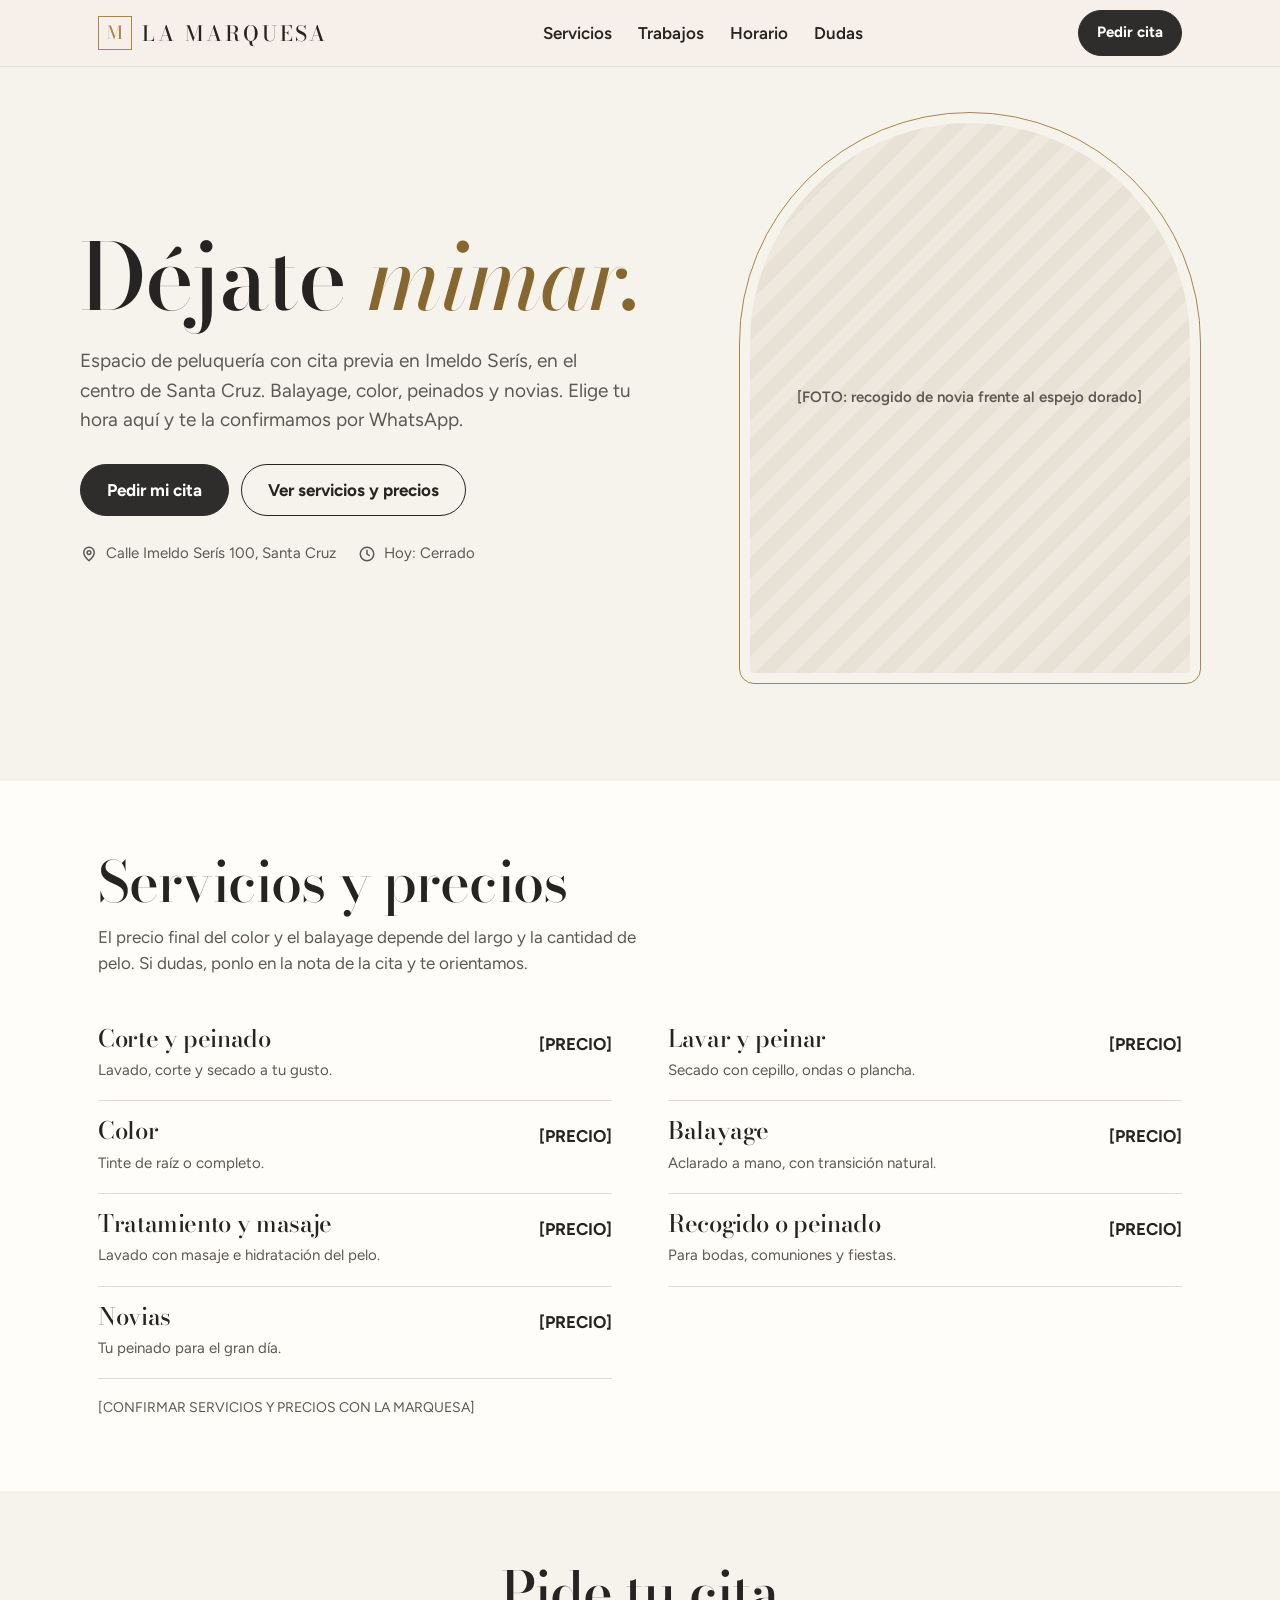
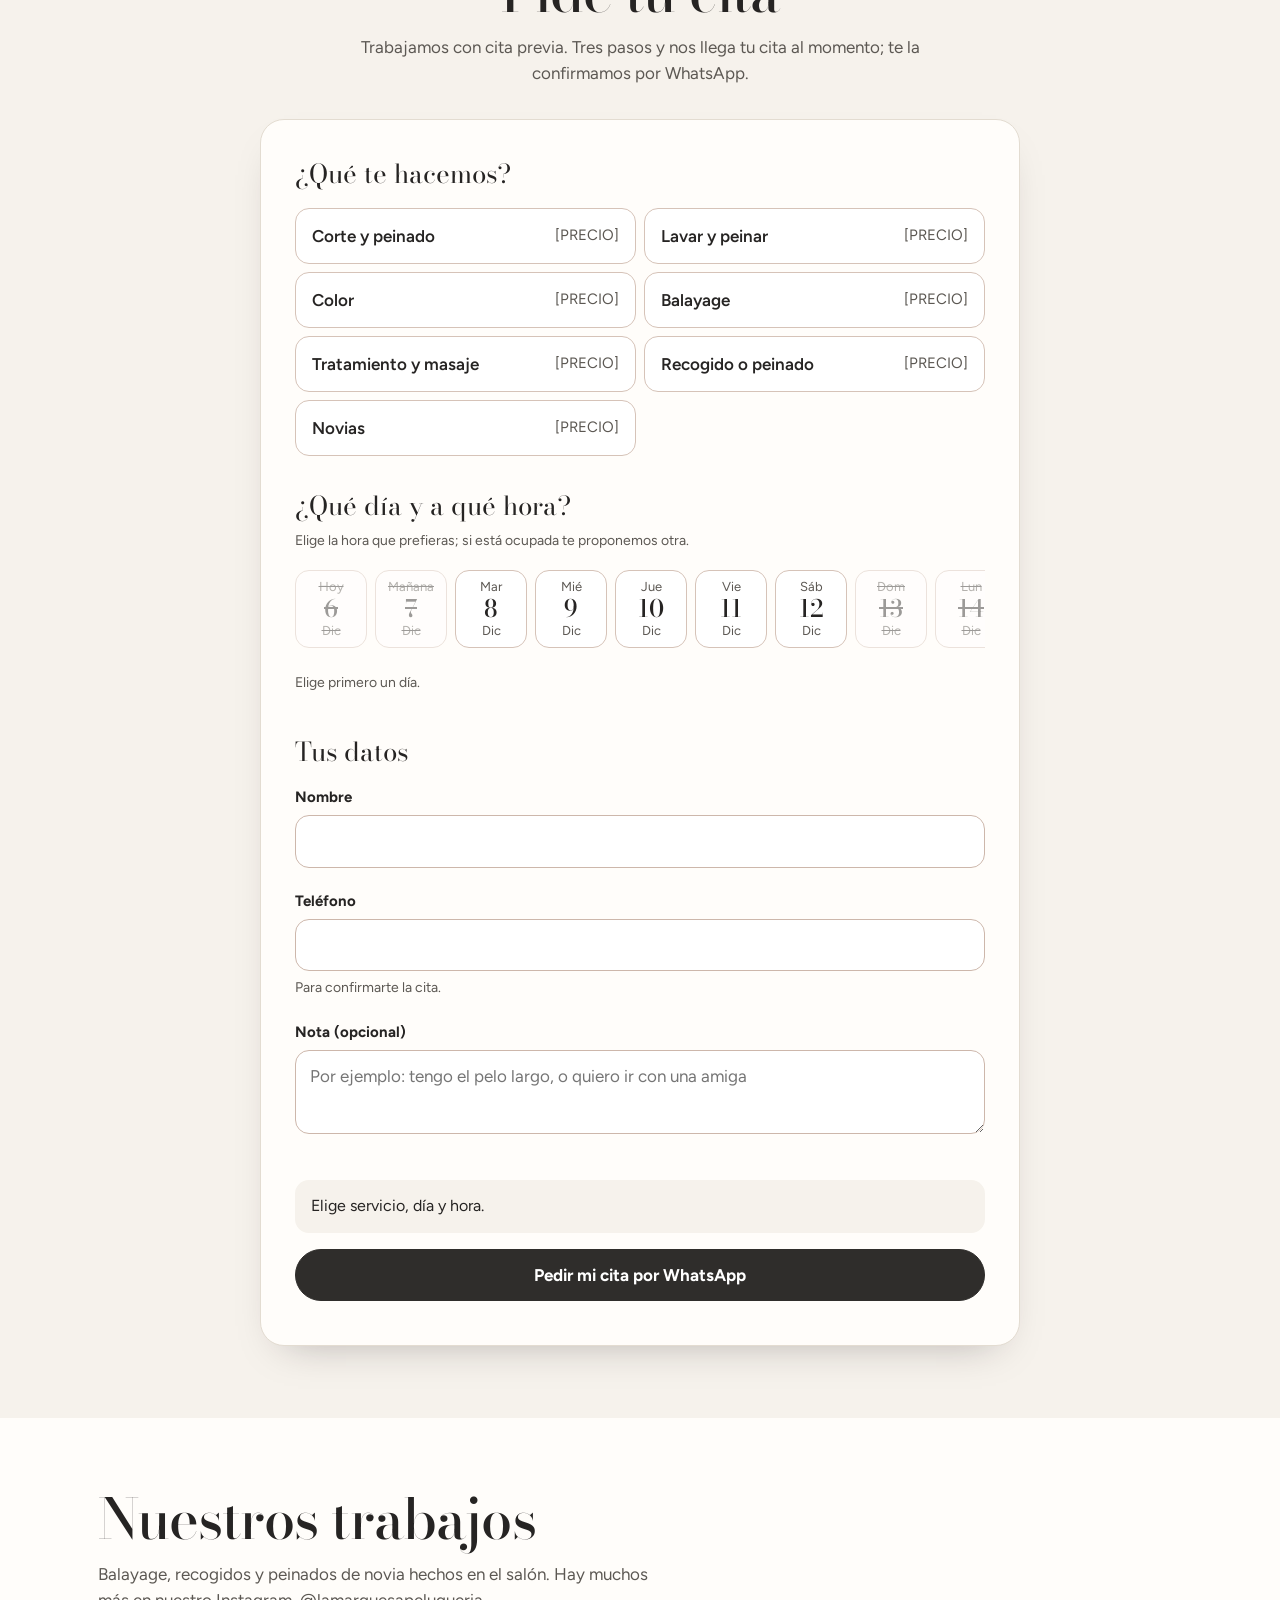
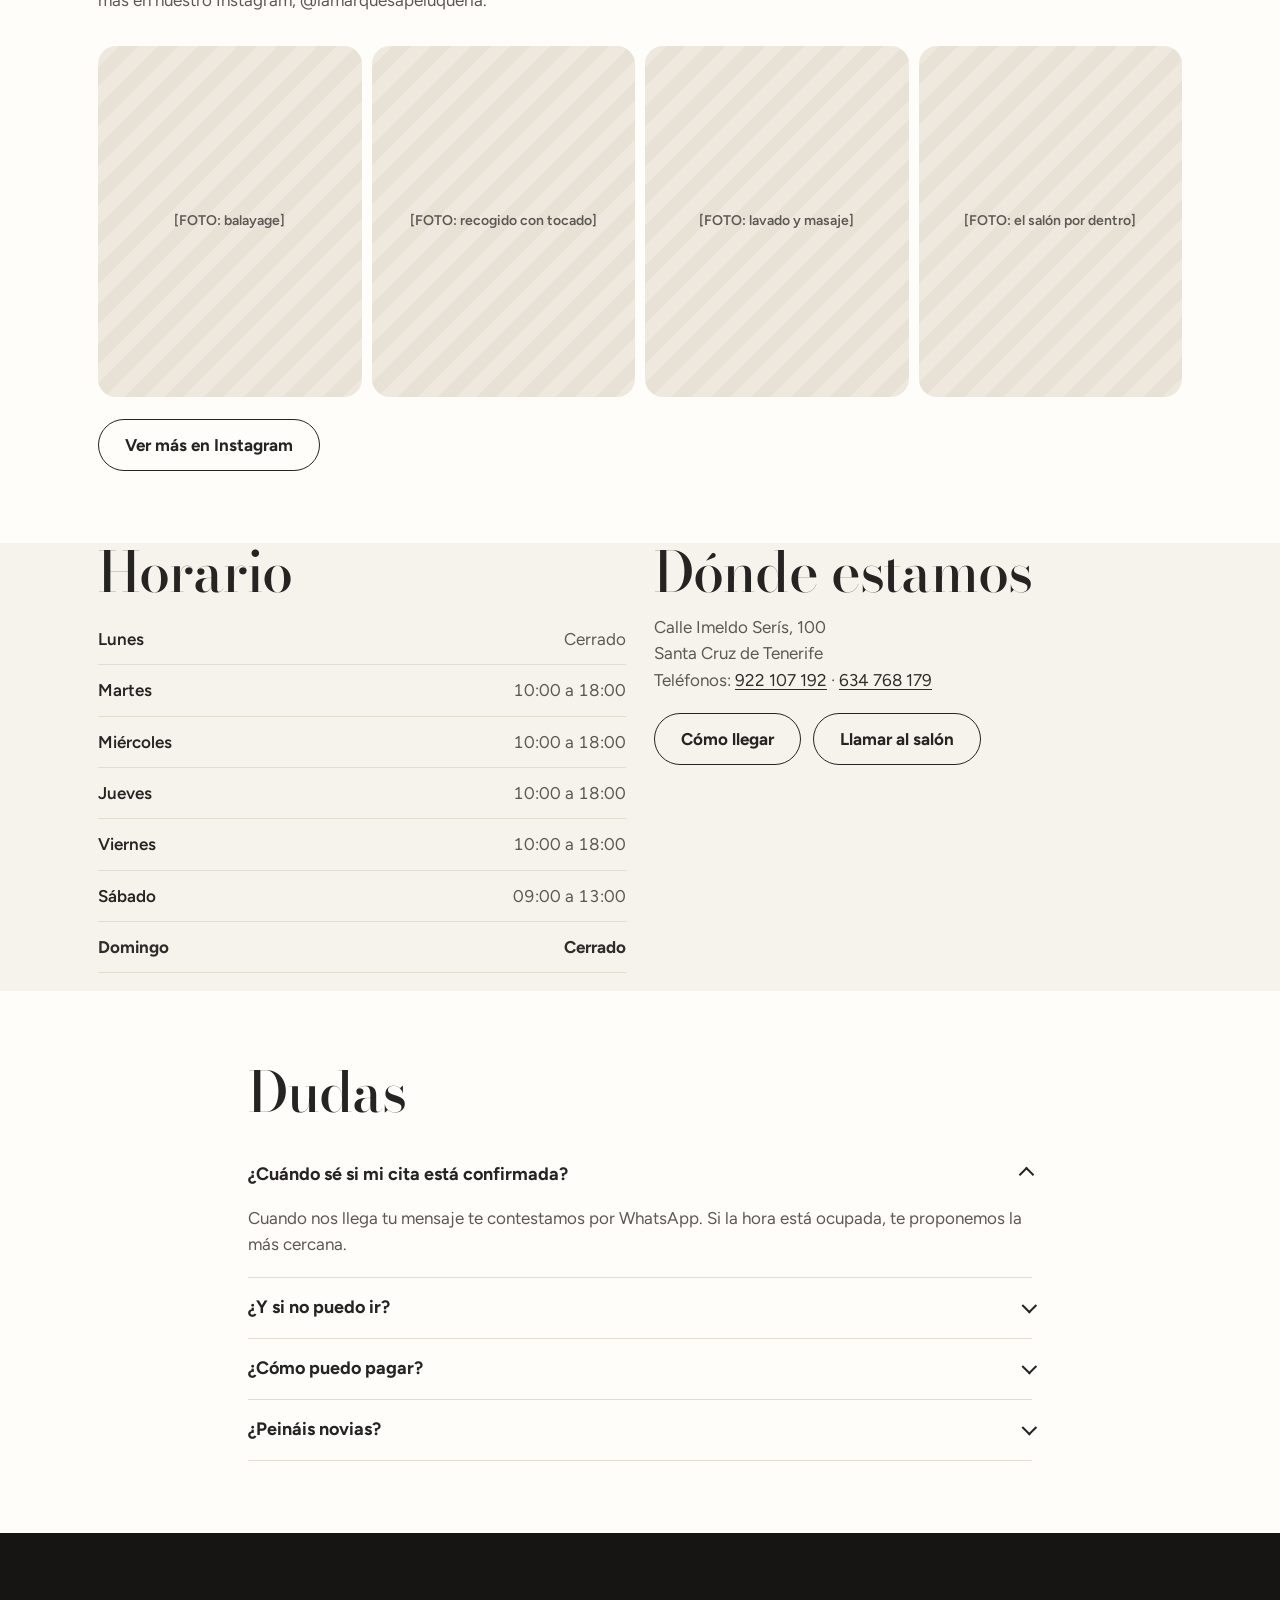
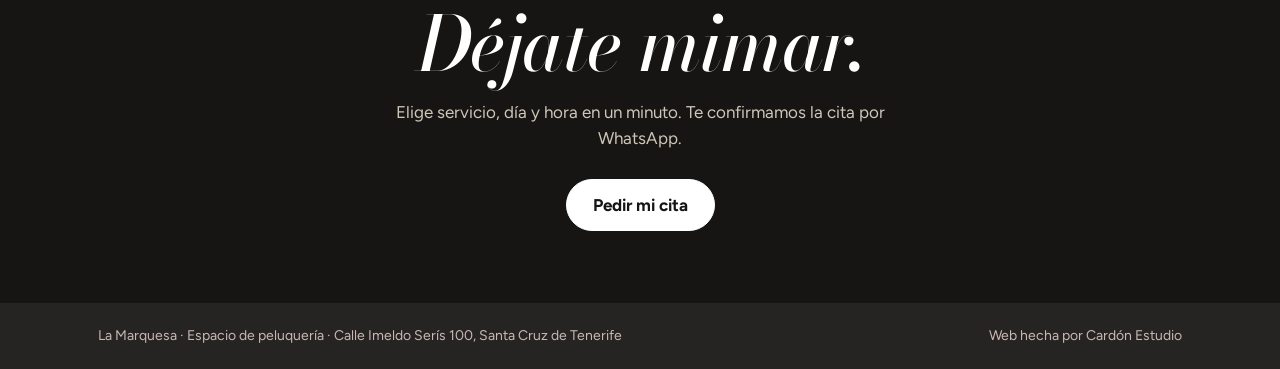
==== clientes/la-marquesa/index.html @ c1412bac "La Duquesa pasa a ser La Marquesa, con sus datos reales de Instagram Co-Authored-By: Claude Opus 5.5" ====
<!doctype html>
<html lang="es">
<head>
<meta charset="utf-8">
<meta name="viewport" content="width=device-width, initial-scale=1, viewport-fit=cover">
<title>La Marquesa · Peluquería en Santa Cruz de Tenerife · Pide cita</title>
<meta name="description" content="La Marquesa, espacio de peluquería con cita previa en Calle Imeldo Serís 100, Santa Cruz de Tenerife. Balayage, color, peinados y novias. Pide tu cita en un minuto.">
<meta name="theme-color" content="#F6F2EC">
<link rel="preconnect" href="https://fonts.googleapis.com">
<link rel="preconnect" href="https://fonts.gstatic.com" crossorigin>
<link href="https://fonts.googleapis.com/css2?family=Bodoni+Moda:ital,opsz,wght@0,6..96,500;0,6..96,700;1,6..96,500&amp;family=Figtree:wght@400;600;700&amp;display=swap" rel="stylesheet">
<style>
:root{
  --fondo:#F6F2EC; --papel:#FFFDFA; --tinta:#262423; --suave:#5C5853; --linea:#E3DCD1;
  --granate:#2F2D2B; --granate-osc:#161514; --oro:#A8864A; --rosa:#E9DFCC;
  --radio:18px; --titular:"Bodoni Moda",Georgia,serif; --texto:Figtree,system-ui,sans-serif;
}
*,*::before,*::after{box-sizing:border-box}
[hidden]{display:none!important}
html{scroll-behavior:smooth;-webkit-text-size-adjust:100%}
body{margin:0;background:var(--fondo);color:var(--tinta);font-family:var(--texto);font-size:17px;line-height:1.55}
img,svg{max-width:100%;display:block}
h1,h2,h3{font-family:var(--titular);font-weight:500;line-height:1.02;letter-spacing:-.015em;margin:0;text-wrap:balance}
p{margin:0}
a{color:var(--granate);text-underline-offset:3px}
::selection{background:var(--granate);color:#fff}
:focus-visible{outline:3px solid var(--oro);outline-offset:3px;border-radius:6px}
[id]{scroll-margin-top:80px}
button{font:inherit;color:inherit;touch-action:manipulation;cursor:pointer}
.envolver{max-width:1120px;margin:0 auto;padding:0 max(18px,env(safe-area-inset-left)) 0 max(18px,env(safe-area-inset-right))}
.saltar{position:absolute;left:-999px;top:8px;background:var(--tinta);color:#fff;padding:10px 16px;border-radius:999px;z-index:50}
.saltar:focus{left:12px}

.btn{display:inline-flex;align-items:center;justify-content:center;gap:10px;min-height:52px;padding:0 26px;border-radius:999px;border:1.5px solid var(--granate);background:var(--granate);color:#fff;font-weight:700;text-decoration:none;transition:transform .2s cubic-bezier(.16,1,.3,1),background-color .2s,color .2s,border-color .2s}
.btn:active{transform:scale(.97)}
.btn-claro{background:transparent;color:var(--tinta);border-color:var(--tinta)}
.btn[disabled]{opacity:.5;cursor:not-allowed}
@media (hover:hover) and (pointer:fine){
  .btn:hover{background:var(--granate-osc);border-color:var(--granate-osc);color:#fff}
  .btn-claro:hover{background:var(--tinta);border-color:var(--tinta)}
}

header{position:sticky;top:0;z-index:20;background:rgba(247,240,234,.96);border-bottom:1px solid var(--linea)}
.cab{display:flex;align-items:center;justify-content:space-between;gap:12px;min-height:66px}
.logo{font-family:var(--titular);font-size:21px;font-weight:500;color:var(--tinta);text-decoration:none;white-space:nowrap;letter-spacing:.14em;text-transform:uppercase;display:inline-flex;align-items:center;gap:10px}
.logo .m{display:grid;place-items:center;width:34px;height:34px;border:1.5px solid var(--oro);color:var(--oro);font-size:18px;letter-spacing:0}
.nav{display:none;gap:26px}
.nav a{color:var(--tinta);text-decoration:none;font-weight:600}
.cab .btn{min-height:46px;padding:0 18px;font-size:15px}
@media (min-width:860px){.nav{display:flex}}

/* Portada */
.portada{padding:44px 0 64px;display:grid;gap:36px}
.portada h1{font-size:clamp(46px,11.5vw,92px)}
.portada h1 em{color:#86672F}
.portada .sub{font-size:19px;color:var(--suave);max-width:29em;margin:22px 0 30px}
.acciones{display:flex;flex-wrap:wrap;gap:12px}
.datos-rapidos{display:flex;flex-wrap:wrap;gap:8px 22px;margin-top:26px;color:var(--suave);font-size:15px}
.datos-rapidos span{display:inline-flex;align-items:center;gap:8px}
.foto{position:relative;overflow:hidden;background:repeating-linear-gradient(-45deg,#EEE8DF 0 14px,#E8E1D6 14px 28px);display:grid;place-items:center;text-align:center;color:var(--suave);font-weight:600;font-size:15px;padding:20px}
.foto img{position:absolute;inset:0;width:100%;height:100%;object-fit:cover}
/* Firma: marco con arco, como el de un espejo de tocador */
.espejo{border-radius:999px 999px var(--radio) var(--radio);aspect-ratio:4/5;max-width:440px;width:100%;justify-self:center;outline:1.5px solid var(--oro);outline-offset:10px;margin:12px}
@media (min-width:860px){.portada{grid-template-columns:1.15fr .85fr;align-items:center;padding:64px 0 96px}}

section{padding:72px 0}
.titulo-sec{font-size:clamp(36px,8vw,56px);margin-bottom:14px}
.intro{color:var(--suave);max-width:34em;margin-bottom:32px}
.blanco{background:var(--papel)}

/* Servicios */
.carta{display:grid;gap:0 56px}
@media (min-width:860px){.carta{grid-template-columns:1fr 1fr}}
.servicio{display:grid;grid-template-columns:1fr auto;gap:2px 16px;padding:18px 0;border-bottom:1px solid var(--linea)}
.servicio h3{font-size:24px}
.servicio .precio{font-weight:700;font-variant-numeric:tabular-nums;white-space:nowrap;align-self:start;padding-top:4px}
.servicio p{grid-column:1/-1;color:var(--suave);font-size:15px}
.nota{font-size:14px;color:var(--suave);margin-top:18px}

/* Cita */
.cita{background:var(--papel);border:1px solid var(--linea);border-radius:24px;padding:22px 18px;max-width:760px;margin:0 auto;box-shadow:0 18px 40px -24px rgba(34,26,31,.35)}
@media (min-width:600px){.cita{padding:34px}}
.paso{border:0;padding:0;margin:0 0 30px;min-width:0}
.paso legend{font-family:var(--titular);font-size:26px;margin-bottom:14px;padding:0}
.paso legend small{display:block;font-family:var(--texto);font-size:14px;color:var(--suave);margin-top:4px}
.opciones{display:grid;gap:8px}
@media (min-width:600px){.opciones{grid-template-columns:1fr 1fr}}
.op{position:relative;display:flex;justify-content:space-between;align-items:center;gap:12px;min-height:56px;padding:12px 16px;border:1.5px solid #D6C3B8;border-radius:14px;background:#fff;cursor:pointer;font-weight:600}
.op input{position:absolute;opacity:0;pointer-events:none}
.op .p{font-weight:400;color:var(--suave);font-size:15px;white-space:nowrap}
.op:has(input:checked){border-color:var(--granate);background:#F3EEE6;box-shadow:0 0 0 1px var(--granate)}
.op:has(input:focus-visible){outline:3px solid var(--oro);outline-offset:2px}
.dias{display:flex;gap:8px;overflow-x:auto;padding:4px 2px 10px;scroll-snap-type:x mandatory;overscroll-behavior-x:contain}
.dia{flex:none;scroll-snap-align:start;width:72px;min-height:78px;border:1.5px solid #D6C3B8;border-radius:14px;background:#fff;display:grid;place-items:center;padding:8px 4px;line-height:1.2}
.dia b{font-family:var(--titular);font-size:24px;font-weight:500}
.dia span{font-size:13px;color:var(--suave);text-transform:capitalize}
.dia[aria-pressed="true"]{border-color:var(--granate);background:var(--granate);color:#fff}
.dia[aria-pressed="true"] span{color:#E9DFCC}
.dia[disabled]{opacity:.45;cursor:not-allowed;text-decoration:line-through}
.horas{display:grid;grid-template-columns:repeat(auto-fill,minmax(84px,1fr));gap:8px;margin-top:8px}
.hora{min-height:46px;border:1.5px solid #D6C3B8;border-radius:12px;background:#fff;font-weight:600;font-variant-numeric:tabular-nums}
.hora[aria-pressed="true"]{border-color:var(--granate);background:var(--granate);color:#fff}
.franja{font-size:14px;color:var(--suave);margin:14px 0 0}
.campo{display:grid;gap:6px;margin-bottom:16px}
.campo label{font-weight:700;font-size:15px}
.campo .ayuda{font-size:14px;color:var(--suave)}
.campo input,.campo textarea{font:inherit;font-size:17px;color:var(--tinta);background:#fff;border:1.5px solid #CDB7AB;border-radius:14px;min-height:50px;padding:12px 14px;width:100%}
.campo textarea{min-height:84px;resize:vertical}
.campo input:focus,.campo textarea:focus{outline:none;border-color:var(--granate);box-shadow:0 0 0 3px rgba(180,138,69,.4)}
[aria-invalid="true"]{border-color:var(--granate)!important}
.error{color:var(--granate);font-size:14px;font-weight:600}
.resumen{background:var(--fondo);border-radius:14px;padding:14px 16px;margin-bottom:16px;font-size:16px}
.resumen b{font-weight:700}
.estado{font-size:14px;color:var(--suave)}
.enviar{width:100%}

/* Confirmación: tarjeta tipo invitación */
.invitacion{text-align:center;border:1.5px solid var(--oro);border-radius:20px;padding:28px 18px;background:#fff;position:relative}
.invitacion::before{content:"";position:absolute;inset:6px;border:1px solid var(--rosa);border-radius:15px;pointer-events:none}
.invitacion h3{font-size:34px;margin:8px 0 10px}
.invitacion .cuando{font-family:var(--titular);font-size:22px;font-style:italic;color:#7A5F2E;margin-bottom:12px}
.invitacion p{color:var(--suave);max-width:28em;margin:0 auto 12px}
.mensaje-previo{white-space:pre-wrap;text-align:left;background:var(--fondo);border-radius:14px;padding:14px 16px;font-size:15px;margin:16px 0}
.botones{display:grid;gap:10px}

/* Fotos */
.galeria{display:grid;grid-template-columns:repeat(2,1fr);gap:10px}
.galeria .foto{aspect-ratio:3/4;border-radius:var(--radio);font-size:14px}
@media (min-width:860px){.galeria{grid-template-columns:repeat(4,1fr)}}

/* Dónde */
.donde{display:grid;gap:28px}
@media (min-width:860px){.donde{grid-template-columns:1fr 1fr;align-items:start}}
.horario{width:100%;border-collapse:collapse;font-variant-numeric:tabular-nums}
.horario th,.horario td{text-align:left;padding:12px 0;border-bottom:1px solid var(--linea);font-weight:400}
.horario th{font-weight:600;text-transform:capitalize}
.horario td{text-align:right;color:var(--suave)}
.horario tr.hoy th,.horario tr.hoy td{color:var(--granate);font-weight:700}

details{border-bottom:1px solid var(--linea)}
summary{list-style:none;min-height:60px;display:flex;align-items:center;justify-content:space-between;gap:16px;padding:14px 0;font-weight:700;font-size:18px;cursor:pointer}
summary::-webkit-details-marker{display:none}
summary::after{content:"";width:11px;height:11px;flex:none;border-right:2px solid currentColor;border-bottom:2px solid currentColor;transform:rotate(45deg) translateY(-4px);transition:transform .25s cubic-bezier(.16,1,.3,1)}
details[open] summary::after{transform:rotate(-135deg)}
details p{color:var(--suave);padding-bottom:20px}

.final{background:var(--granate-osc);color:#EDE6DA;text-align:center}
.final h2{color:#fff;font-style:italic;font-size:clamp(40px,9vw,76px);margin-bottom:16px}
.final p{color:#CFC6B8;max-width:30em;margin:0 auto 28px}
.final .btn{background:#fff;border-color:#fff;color:var(--granate-osc)}
footer{background:var(--tinta);color:#C9B8B4;font-size:14px;padding:22px 0 calc(22px + env(safe-area-inset-bottom))}
footer .envolver{display:flex;flex-wrap:wrap;gap:10px 22px;justify-content:space-between}

@media (prefers-reduced-motion:no-preference){
  .invitacion{animation:aparece .6s cubic-bezier(.16,1,.3,1)}
  @keyframes aparece{from{opacity:.4;transform:translateY(10px) scale(.98)}}
}
@media (prefers-reduced-motion:reduce){html{scroll-behavior:auto}}
</style>
</head>
<body>
<a class="saltar" href="#contenido">Saltar al contenido</a>

<header>
  <div class="envolver cab">
    <a class="logo" href="#inicio" aria-label="La Marquesa, ir al inicio"><span class="m" aria-hidden="true">M</span>La Marquesa</a>
    <nav class="nav" aria-label="Principal">
      <a href="#servicios">Servicios</a>
      <a href="#trabajos">Trabajos</a>
      <a href="#donde">Horario</a>
      <a href="#dudas">Dudas</a>
    </nav>
    <a class="btn" href="#cita">Pedir cita</a>
  </div>
</header>

<main id="contenido">
  <section id="inicio" class="envolver portada" style="padding-top:44px">
    <div>
      <h1>Déjate <em>mimar.</em></h1>
      <p class="sub">Espacio de peluquería con cita previa en Imeldo Serís, en el centro de Santa Cruz. Balayage, color, peinados y novias. Elige tu hora aquí y te la confirmamos por WhatsApp.</p>
      <div class="acciones">
        <a class="btn" href="#cita">Pedir mi cita</a>
        <a class="btn btn-claro" href="#servicios">Ver servicios y precios</a>
      </div>
      <div class="datos-rapidos">
        <span><svg aria-hidden="true" width="18" height="18" viewBox="0 0 24 24" fill="none" stroke="currentColor" stroke-width="2" stroke-linecap="round" stroke-linejoin="round"><path d="M12 21s-7-6.2-7-11a7 7 0 0 1 14 0c0 4.8-7 11-7 11z"/><circle cx="12" cy="10" r="2.5"/></svg>Calle Imeldo Serís 100, Santa Cruz</span>
        <span id="hoy-abre"><svg aria-hidden="true" width="18" height="18" viewBox="0 0 24 24" fill="none" stroke="currentColor" stroke-width="2" stroke-linecap="round"><circle cx="12" cy="12" r="9"/><path d="M12 7v5l3 2"/></svg><span id="hoy-texto">[HORARIO]</span></span>
      </div>
    </div>
    <div class="foto espejo" data-foto="portada">[FOTO: recogido de novia frente al espejo dorado]</div>
  </section>

  <section id="servicios" class="blanco">
    <div class="envolver">
      <h2 class="titulo-sec">Servicios y precios</h2>
      <p class="intro">El precio final del color y el balayage depende del largo y la cantidad de pelo. Si dudas, ponlo en la nota de la cita y te orientamos.</p>
      <div class="carta" id="carta"></div>
      <p class="nota">[CONFIRMAR SERVICIOS Y PRECIOS CON LA MARQUESA]</p>
    </div>
  </section>

  <section id="cita">
    <div class="envolver">
      <h2 class="titulo-sec" style="text-align:center">Pide tu cita</h2>
      <p class="intro" style="text-align:center;margin-left:auto;margin-right:auto">Trabajamos con cita previa. Tres pasos y nos llega tu cita al momento; te la confirmamos por WhatsApp.</p>

      <div class="cita">
        <form id="form-cita" novalidate>
          <fieldset class="paso" id="paso-servicio">
            <legend>¿Qué te hacemos?</legend>
            <div class="opciones" id="opciones-servicio"></div>
            <p class="error" id="e-servicio"></p>
          </fieldset>

          <fieldset class="paso">
            <legend>¿Qué día y a qué hora?<small>Elige la hora que prefieras; si está ocupada te proponemos otra.</small></legend>
            <div class="dias" id="dias" role="group" aria-label="Día"></div>
            <div id="zona-horas"><p class="franja" id="franja">Elige primero un día.</p><div class="horas" id="horas" role="group" aria-label="Hora"></div></div>
            <p class="error" id="e-cuando"></p>
          </fieldset>

          <fieldset class="paso">
            <legend>Tus datos</legend>
            <div class="campo"><label for="f-nombre">Nombre</label><input id="f-nombre" name="nombre" autocomplete="name" required><span class="error" id="e-nombre"></span></div>
            <div class="campo"><label for="f-tel">Teléfono</label><input id="f-tel" name="telefono" type="tel" inputmode="tel" autocomplete="tel" required><span class="ayuda">Para confirmarte la cita.</span><span class="error" id="e-tel"></span></div>
            <div class="campo"><label for="f-notas">Nota (opcional)</label><textarea id="f-notas" name="notas" placeholder="Por ejemplo: tengo el pelo largo, o quiero ir con una amiga"></textarea></div>
          </fieldset>

          <div class="resumen" id="resumen" aria-live="polite">Elige servicio, día y hora.</div>
          <button type="submit" class="btn enviar" id="enviar">Pedir mi cita por WhatsApp</button>
          <p class="estado" id="estado" aria-live="polite" style="margin-top:10px;text-align:center"></p>
        </form>

        <div id="listo" hidden tabindex="-1">
          <div class="invitacion">
            <svg aria-hidden="true" width="44" height="28" viewBox="0 0 44 28" style="margin:0 auto" fill="none" stroke="#B48A45" stroke-width="1.6" stroke-linejoin="round"><path d="M4 24 L7 6 L15 15 L22 3 L29 15 L37 6 L40 24 Z"/><path d="M4 24 H40"/></svg>
            <h3 id="listo-titulo">Ya casi está</h3>
            <p class="cuando" id="listo-cuando"></p>
            <p id="listo-texto"></p>
          </div>
          <div class="mensaje-previo" id="mensaje-previo"></div>
          <div class="botones">
            <a class="btn" id="reabrir" href="#" target="_blank" rel="noopener" hidden>Abrir WhatsApp otra vez</a>
            <button type="button" class="btn btn-claro" id="copiar">Copiar mi cita</button>
            <button type="button" class="btn btn-claro" id="otra">Pedir otra cita</button>
          </div>
          <p class="estado" id="estado-listo" aria-live="polite" style="margin-top:12px;text-align:center"></p>
        </div>
      </div>
    </div>
  </section>

  <section id="trabajos" class="blanco">
    <div class="envolver">
      <h2 class="titulo-sec">Nuestros trabajos</h2>
      <p class="intro">Balayage, recogidos y peinados de novia hechos en el salón. Hay muchos más en nuestro Instagram, @lamarquesapeluqueria.</p>
      <div class="galeria">
        <div class="foto" data-foto="trabajo-0">[FOTO: balayage]</div>
        <div class="foto" data-foto="trabajo-1">[FOTO: recogido con tocado]</div>
        <div class="foto" data-foto="trabajo-2">[FOTO: lavado y masaje]</div>
        <div class="foto" data-foto="trabajo-3">[FOTO: el salón por dentro]</div>
      </div>
      <p style="margin-top:22px"><a class="btn btn-claro" id="ig" href="#" target="_blank" rel="noopener">Ver más en Instagram</a></p>
    </div>
  </section>

  <section id="donde" class="envolver">
    <div class="donde">
      <div>
        <h2 class="titulo-sec">Horario</h2>
        <table class="horario" id="horario"><caption class="nota" style="caption-side:bottom;text-align:left" id="horario-nota"></caption></table>
      </div>
      <div>
        <h2 class="titulo-sec">Dónde estamos</h2>
        <p class="intro" style="margin-bottom:20px">Calle Imeldo Serís, 100<br>Santa Cruz de Tenerife<br>Teléfonos: <a href="tel:+34922107192">922 107 192</a> · <a href="tel:+34634768179">634 768 179</a></p>
        <div class="acciones">
          <a class="btn btn-claro" id="mapa" href="#" target="_blank" rel="noopener">Cómo llegar</a>
          <a class="btn btn-claro" id="llamar" href="#">Llamar al salón</a>
        </div>
      </div>
    </div>
  </section>

  <section id="dudas" class="blanco">
    <div class="envolver" style="max-width:820px">
      <h2 class="titulo-sec" style="margin-bottom:24px">Dudas</h2>
      <details open><summary>¿Cuándo sé si mi cita está confirmada?</summary><p>Cuando nos llega tu mensaje te contestamos por WhatsApp. Si la hora está ocupada, te proponemos la más cercana.</p></details>
      <details><summary>¿Y si no puedo ir?</summary><p>Escríbenos por el mismo chat para cambiarla o anularla. [POLÍTICA DE CANCELACIÓN]</p></details>
      <details><summary>¿Cómo puedo pagar?</summary><p>[FORMAS DE PAGO]</p></details>
      <details><summary>¿Peináis novias?</summary><p>Sí. Pide cita como «Novias» y cuéntanos en la nota la fecha de la boda. [CONDICIONES: PRUEBA, DESPLAZAMIENTO]</p></details>
    </div>
  </section>

  <section class="final">
    <div class="envolver">
      <h2>Déjate mimar.</h2>
      <p>Elige servicio, día y hora en un minuto. Te confirmamos la cita por WhatsApp.</p>
      <a class="btn" href="#cita">Pedir mi cita</a>
    </div>
  </section>
</main>

<footer>
  <div class="envolver">
    <span>La Marquesa · Espacio de peluquería · Calle Imeldo Serís 100, Santa Cruz de Tenerife</span>
    <span>Web hecha por Cardón Estudio</span>
  </div>
</footer>

<script>
/* =========================================================
   AJUSTES DEL SALÓN — lo único que hay que tocar
   ========================================================= */
var AJUSTES = {
  nombre: 'La Marquesa',
  whatsapp: '34634768179', // móvil del salón (634 768 179). CONFIRMAR que es el que tiene WhatsApp. Ahí llegan las citas.
  telefono: '+34922107192', // fijo del salón, para el botón Llamar
  correoCitas: '',         // [CORREO] opcional: cada cita le llega también por correo AUTOMÁTICAMENTE (FormSubmit).
  instagram: 'lamarquesapeluqueria',
  mapa: 'https://www.google.com/maps/search/?api=1&query=Calle+Imeldo+Ser%C3%ADs+100,+Santa+Cruz+de+Tenerife',
  diasVista: 21,           // cuántos días se pueden elegir
  intervalo: 30,           // minutos entre horas
  // Horario de su Instagram. 0 = domingo ... 6 = sábado. Cada día: tramos [abre, cierra]. null = cerrado.
  horarioConfirmado: true,
  horario: {
    0: null,
    1: null,
    2: [['10:00','18:00']],
    3: [['10:00','18:00']],
    4: [['10:00','18:00']],
    5: [['10:00','18:00']],
    6: [['09:00','13:00']]
  },
  fotos: { 'portada':'', 'trabajo-0':'', 'trabajo-1':'', 'trabajo-2':'', 'trabajo-3':'' }
};
// Servicios: precio '' = se muestra [PRECIO]
var SERVICIOS = [
  { id:'corte',    nombre:'Corte y peinado',      desc:'Lavado, corte y secado a tu gusto.',          precio:'' },
  { id:'peinado',  nombre:'Lavar y peinar',       desc:'Secado con cepillo, ondas o plancha.',         precio:'' },
  { id:'color',    nombre:'Color',                desc:'Tinte de raíz o completo.',                    precio:'' },
  { id:'balayage', nombre:'Balayage',             desc:'Aclarado a mano, con transición natural.',     precio:'' },
  { id:'trat',     nombre:'Tratamiento y masaje', desc:'Lavado con masaje e hidratación del pelo.',    precio:'' },
  { id:'evento',   nombre:'Recogido o peinado',   desc:'Para bodas, comuniones y fiestas.',            precio:'' },
  { id:'novias',   nombre:'Novias',               desc:'Tu peinado para el gran día.',                 precio:'' }
];

/* ========================================================= */
(function(){
  var $ = function(id){ return document.getElementById(id); };
  var DIAS = ['domingo','lunes','martes','miércoles','jueves','viernes','sábado'];
  var fmtDia = new Intl.DateTimeFormat('es-ES',{ weekday:'long', day:'numeric', month:'long' });
  var fmtCorto = new Intl.DateTimeFormat('es-ES',{ weekday:'short' });
  var fmtMes = new Intl.DateTimeFormat('es-ES',{ month:'short' });
  var precioTxt = function(s){ return s.precio ? s.precio : '[PRECIO]'; };
  var aMin = function(h){ var p=h.split(':'); return +p[0]*60 + +p[1]; };
  var aHora = function(m){ return String(Math.floor(m/60)).padStart(2,'0')+':'+String(m%60).padStart(2,'0'); };

  // Fotos
  document.querySelectorAll('[data-foto]').forEach(function(el){
    var src = AJUSTES.fotos[el.dataset.foto]; if (!src) return;
    var img = new Image(); img.alt = 'Trabajo de la peluquería La Marquesa'; img.decoding='async';
    if (el.dataset.foto==='portada') img.fetchPriority='high'; else img.loading='lazy';
    img.src = src; el.textContent=''; el.appendChild(img);
  });
  // Enlaces opcionales
  function enlace(id, url){ var a=$(id); if (url) a.href=url; else a.hidden=true; }
  enlace('ig', AJUSTES.instagram ? 'https://www.instagram.com/'+AJUSTES.instagram+'/' : '');
  enlace('mapa', AJUSTES.mapa);
  enlace('llamar', AJUSTES.telefono ? 'tel:'+AJUSTES.telefono.replace(/[^\d+]/g,'') : '');
  if (!AJUSTES.whatsapp) $('enviar').textContent = 'Pedir mi cita';

  // Carta de servicios y opciones
  $('carta').innerHTML = SERVICIOS.map(function(s){
    return '<div class="servicio"><h3>'+s.nombre+'</h3><span class="precio">'+precioTxt(s)+'</span><p>'+s.desc+'</p></div>';
  }).join('');
  $('opciones-servicio').innerHTML = SERVICIOS.map(function(s){
    return '<label class="op"><input type="radio" name="servicio" value="'+s.id+'"><span>'+s.nombre+'</span><span class="p">'+precioTxt(s)+'</span></label>';
  }).join('');

  // Horario
  var tramosTxt = function(t){ return t ? t.map(function(x){ return x[0]+' a '+x[1]; }).join(' y ') : 'Cerrado'; };
  var hoyN = new Date().getDay();
  $('horario').insertAdjacentHTML('beforeend', '<tbody>'+[1,2,3,4,5,6,0].map(function(d){
    return '<tr'+(d===hoyN?' class="hoy"':'')+'><th scope="row">'+DIAS[d]+'</th><td>'+tramosTxt(AJUSTES.horario[d])+'</td></tr>';
  }).join('')+'</tbody>');
  $('horario-nota').textContent = AJUSTES.horarioConfirmado ? '' : '[HORARIO DE EJEMPLO: CONFIRMAR CON EL SALÓN]';
  $('hoy-texto').textContent = AJUSTES.horarioConfirmado ? 'Hoy: '+tramosTxt(AJUSTES.horario[hoyN]) : '[HORARIO]';

  // Días y horas
  var eleccion = { servicio:null, fecha:null, hora:null };
  function huecos(fecha){
    var t = AJUSTES.horario[fecha.getDay()]; if (!t) return [];
    var ahora = new Date(), esHoy = fecha.toDateString()===ahora.toDateString();
    var minAhora = ahora.getHours()*60 + ahora.getMinutes() + 60; // al menos 1 h de margen
    var out = [];
    t.forEach(function(tr){ for (var m=aMin(tr[0]); m + AJUSTES.intervalo <= aMin(tr[1]); m += AJUSTES.intervalo){ if (!esHoy || m >= minAhora) out.push(aHora(m)); } });
    return out;
  }
  var fechas = [];
  for (var i=0;i<AJUSTES.diasVista;i++){ var d=new Date(); d.setHours(0,0,0,0); d.setDate(d.getDate()+i); fechas.push(d); }
  $('dias').innerHTML = fechas.map(function(d,i){
    var libre = huecos(d).length>0;
    var etiqueta = i===0 ? 'hoy' : i===1 ? 'mañana' : fmtCorto.format(d).replace('.','');
    return '<button type="button" class="dia" data-i="'+i+'" aria-pressed="false"'+(libre?'':' disabled')+' aria-label="'+fmtDia.format(d)+(libre?'':', cerrado')+'"><span>'+etiqueta+'</span><b>'+d.getDate()+'</b><span>'+fmtMes.format(d).replace('.','')+'</span></button>';
  }).join('');

  function pintarHoras(){
    var h = huecos(eleccion.fecha);
    $('franja').textContent = 'Horas libres el '+fmtDia.format(eleccion.fecha)+':';
    $('horas').innerHTML = h.map(function(x){ return '<button type="button" class="hora" aria-pressed="'+(x===eleccion.hora)+'">'+x+'</button>'; }).join('');
  }
  $('dias').addEventListener('click', function(e){
    var b = e.target.closest('.dia'); if (!b || b.disabled) return;
    eleccion.fecha = fechas[+b.dataset.i]; eleccion.hora = null;
    this.querySelectorAll('.dia').forEach(function(x){ x.setAttribute('aria-pressed', x===b); });
    pintarHoras(); resumir(); $('e-cuando').textContent='';
  });
  $('horas').addEventListener('click', function(e){
    var b = e.target.closest('.hora'); if (!b) return;
    eleccion.hora = b.textContent;
    this.querySelectorAll('.hora').forEach(function(x){ x.setAttribute('aria-pressed', x===b); });
    resumir(); $('e-cuando').textContent='';
  });
  $('opciones-servicio').addEventListener('change', function(e){
    eleccion.servicio = SERVICIOS.filter(function(s){ return s.id===e.target.value; })[0];
    $('e-servicio').textContent=''; resumir();
  });
  function cuandoTxt(){ return fmtDia.format(eleccion.fecha)+' a las '+eleccion.hora; }
  function resumir(){
    $('estado').textContent = '';
    var partes = [];
    if (eleccion.servicio) partes.push('<b>'+eleccion.servicio.nombre+'</b>');
    if (eleccion.fecha) partes.push(fmtDia.format(eleccion.fecha));
    if (eleccion.hora) partes.push('a las <b>'+eleccion.hora+'</b>');
    $('resumen').innerHTML = partes.length ? 'Tu cita: '+partes.join(', ') : 'Elige servicio, día y hora.';
  }

  // Validación
  function marcar(inp, err, msg){ inp.setAttribute('aria-invalid', !!msg); $(err).textContent = msg||''; if (msg) inp.setAttribute('aria-describedby',err); }
  function validar(){
    var primero = null, f = $('form-cita');
    if (!eleccion.servicio){ $('e-servicio').textContent='Elige qué te hacemos.'; primero = primero || f.querySelector('input[name="servicio"]'); }
    if (!eleccion.fecha || !eleccion.hora){ $('e-cuando').textContent = eleccion.fecha ? 'Elige una hora.' : 'Elige un día y una hora.'; primero = primero || (eleccion.fecha ? $('horas').querySelector('button') : $('dias').querySelector('.dia:not([disabled])')); }
    var n = f.nombre.value.trim(), t = f.telefono.value.replace(/\D/g,'');
    marcar(f.nombre,'e-nombre', n.length<2 ? 'Escribe tu nombre para saber quién viene.' : '');
    if (n.length<2) primero = primero || f.nombre;
    marcar(f.telefono,'e-tel', t.length<9 ? 'Escribe un teléfono de al menos 9 números para confirmarte.' : '');
    if (t.length<9) primero = primero || f.telefono;
    if (primero) primero.focus();
    return !primero;
  }
  ['nombre','telefono'].forEach(function(n){ $('form-cita')[n].addEventListener('input', function(){ if (this.getAttribute('aria-invalid')==='true') marcar(this, n==='nombre'?'e-nombre':'e-tel', ''); }); });

  function mensaje(d){
    return ['Hola '+AJUSTES.nombre+', quiero pedir cita.','',
      'Servicio: '+eleccion.servicio.nombre,
      'Día: '+cuandoTxt(),
      'Nombre: '+d.nombre,
      'Teléfono: '+d.telefono,
      d.notas ? 'Nota: '+d.notas : null,'',
      '(Cita pedida desde la web)'].filter(function(x){ return x!==null; }).join('\n');
  }
  function copiaDirecta(texto){
    var ta=document.createElement('textarea'); ta.value=texto; ta.setAttribute('readonly',''); ta.style.position='fixed'; ta.style.opacity='0';
    document.body.appendChild(ta); ta.select(); var ok=false; try{ ok=document.execCommand('copy'); }catch(e){} ta.remove(); return ok;
  }
  function copiar(texto){
    if (navigator.clipboard && window.isSecureContext) return navigator.clipboard.writeText(texto).then(function(){return true;},function(){return copiaDirecta(texto);});
    return Promise.resolve(copiaDirecta(texto));
  }
  function avisarCorreo(d, texto){
    if (!AJUSTES.correoCitas) return Promise.resolve(null);
    return fetch('https://formsubmit.co/ajax/'+encodeURIComponent(AJUSTES.correoCitas),{
      method:'POST', headers:{'Content-Type':'application/json','Accept':'application/json'},
      body: JSON.stringify({ _subject:'Nueva cita: '+eleccion.servicio.nombre+' · '+cuandoTxt(), _template:'box', _captcha:'false',
        Servicio:eleccion.servicio.nombre, Dia:cuandoTxt(), Nombre:d.nombre, Telefono:d.telefono, Nota:d.notas||'-', Mensaje:texto })
    }).then(function(r){ return r.ok; }).catch(function(){ return false; });
  }

  var ultimo = '';
  $('form-cita').addEventListener('submit', function(e){
    e.preventDefault();
    if (!validar()){ $('estado').textContent='Te falta algo: revisa lo marcado.'; return; }
    $('estado').textContent='';
    var f=this, d={ nombre:f.nombre.value.trim(), telefono:f.telefono.value.trim(), notas:f.notas.value.trim() };
    var texto = mensaje(d); ultimo = texto;
    var btn=$('enviar'); btn.disabled=true; btn.textContent='Preparando tu cita…';
    var url = AJUSTES.whatsapp ? 'https://wa.me/'+AJUSTES.whatsapp.replace(/\D/g,'')+'?text='+encodeURIComponent(texto) : '';
    var ventana = null;
    if (url){ ventana = window.open(url,'_blank'); if (ventana){ try{ ventana.opener=null; }catch(err){} } }
    avisarCorreo(d, texto).then(function(correo){
      $('listo-cuando').textContent = eleccion.servicio.nombre+' · '+cuandoTxt();
      $('mensaje-previo').textContent = texto;
      if (url){
        $('listo-titulo').textContent = 'Ya casi: da a enviar';
        $('listo-texto').textContent = 'Se ha abierto WhatsApp con tu cita ya escrita. Pulsa enviar y te la confirmamos.';
        $('reabrir').href = url; $('reabrir').hidden = false;
      } else if (correo === true){
        $('listo-titulo').textContent = 'Cita pedida';
        $('listo-texto').textContent = 'Ya nos ha llegado. Te escribimos al '+d.telefono+' para confirmártela.';
      } else {
        $('listo-titulo').textContent = 'Tu cita está preparada';
        $('listo-texto').textContent = '[FALTA EL WHATSAPP DEL SALÓN]. Mientras tanto, copia el mensaje y envíalo al salón.';
      }
      $('estado-listo').textContent = (url && correo===true ? 'Además, la cita ya ha llegado al salón por correo. ' : '') + (url && !ventana ? 'Tu navegador no abrió WhatsApp solo: usa el botón de arriba.' : '');
      $('form-cita').hidden = true; $('listo').hidden = false; $('listo').focus();
      btn.disabled=false; btn.textContent = AJUSTES.whatsapp ? 'Pedir mi cita por WhatsApp' : 'Pedir mi cita';
    });
  });
  $('copiar').addEventListener('click', function(){
    copiar(ultimo).then(function(ok){ $('estado-listo').textContent = ok ? 'Cita copiada. Ya puedes pegarla en el chat.' : 'No se pudo copiar: mantén pulsado el texto para copiarlo.'; });
  });
  $('otra').addEventListener('click', function(){
    var f=$('form-cita'); f.reset(); eleccion={servicio:null,fecha:null,hora:null};
    $('dias').querySelectorAll('.dia').forEach(function(x){ x.setAttribute('aria-pressed','false'); });
    $('horas').innerHTML=''; $('franja').textContent='Elige primero un día.'; resumir();
    $('listo').hidden=true; f.hidden=false; f.querySelector('input[name="servicio"]').focus();
  });
})();
</script>
</body>
</html>
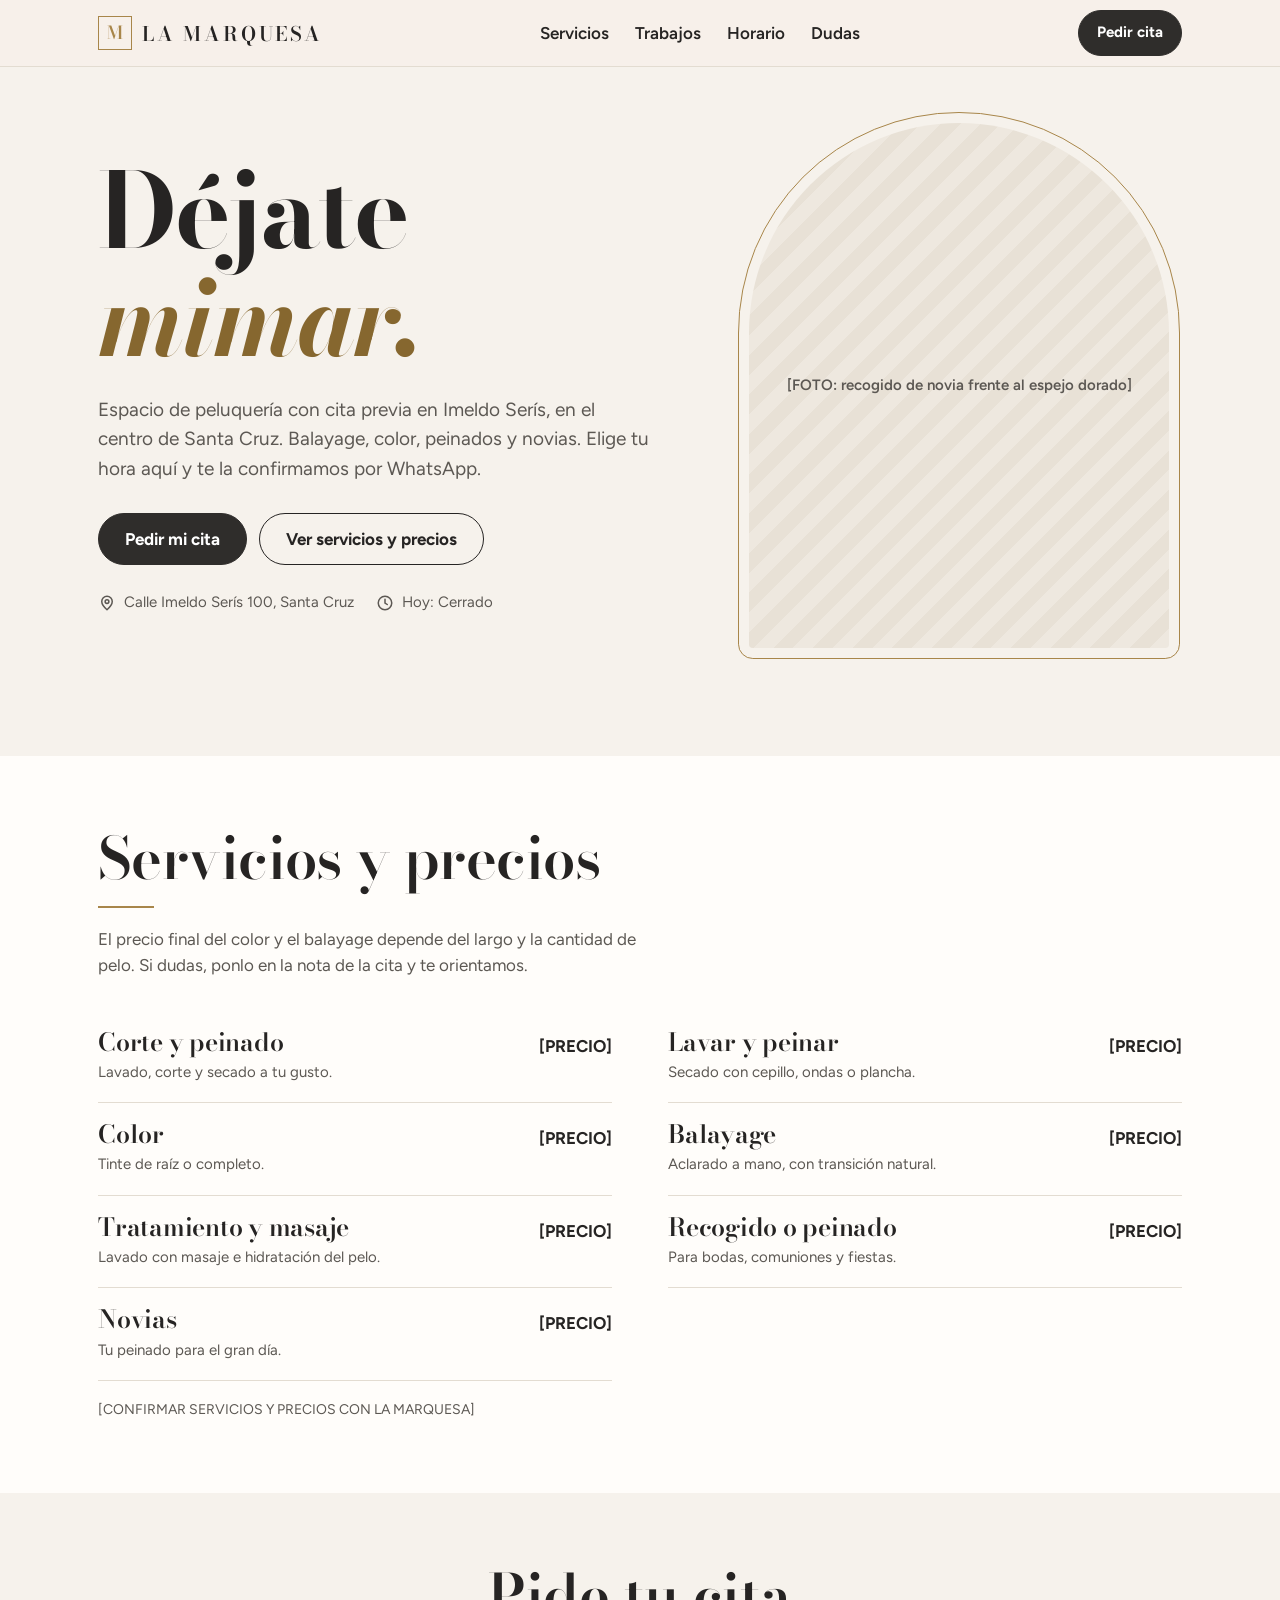
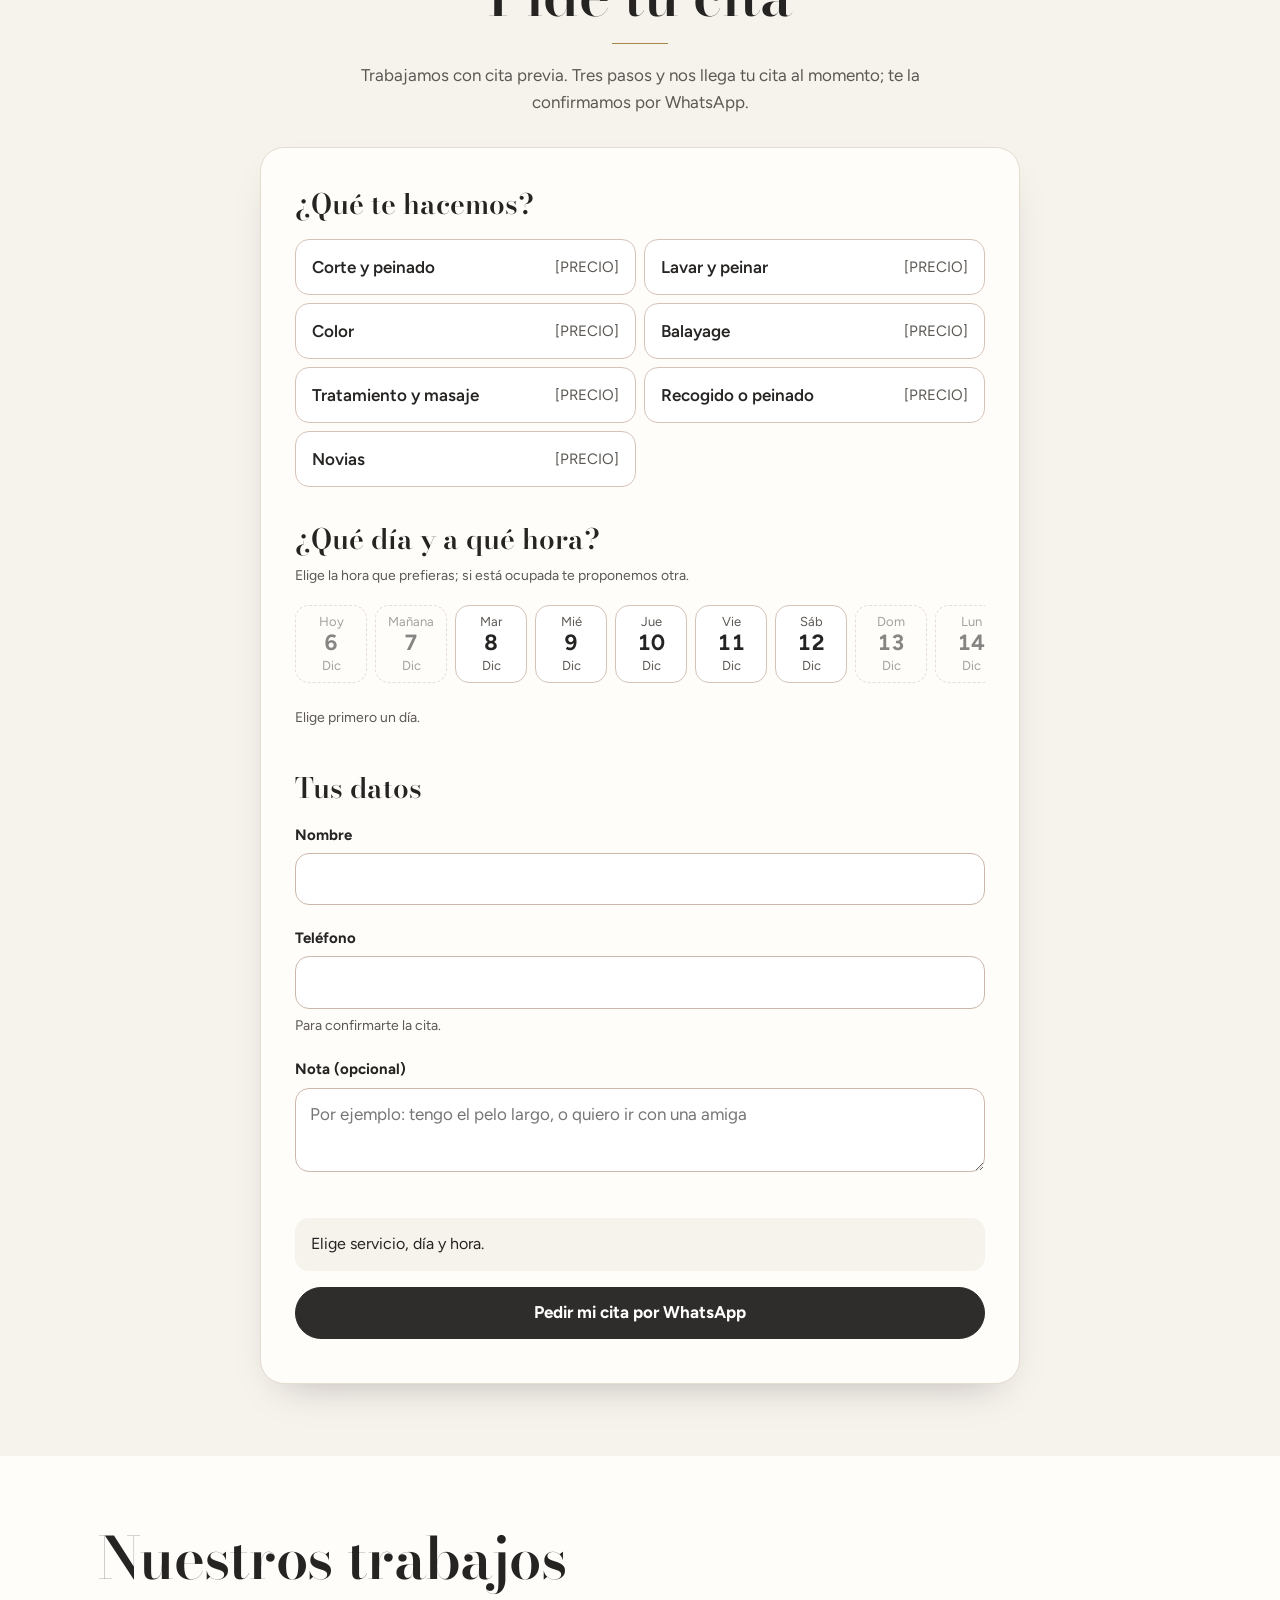
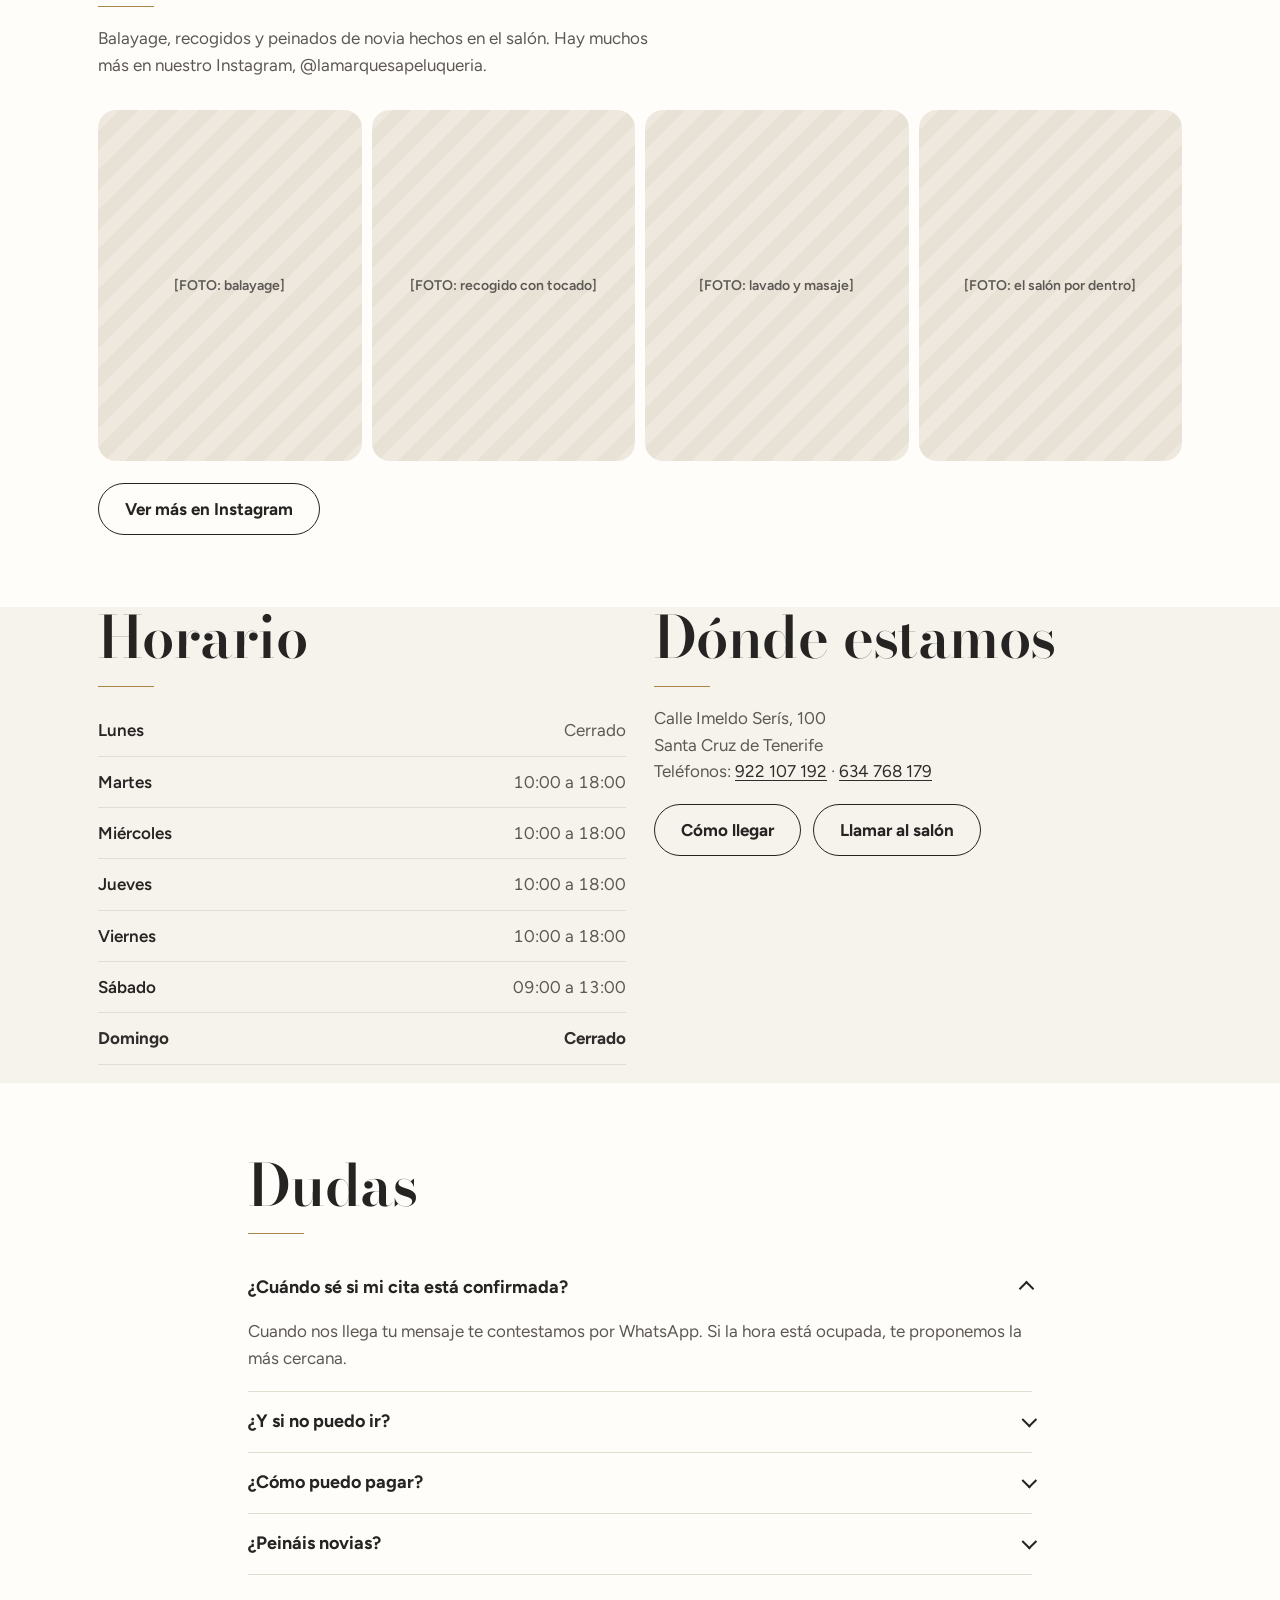
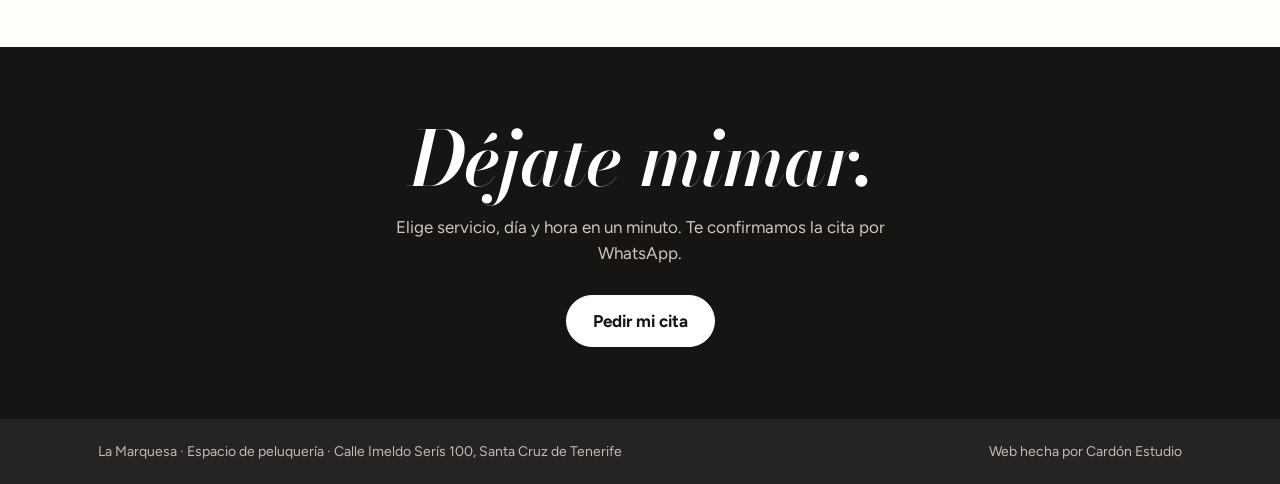
==== commit 970d6665: "La Marquesa: márgenes en móvil, titulares más legibles y detalles en dorado Co-Authored-By: Claude O" ====
--- a/clientes/la-marquesa/index.html
+++ b/clientes/la-marquesa/index.html
@@ -8,7 +8,7 @@
 <meta name="theme-color" content="#F6F2EC">
 <link rel="preconnect" href="https://fonts.googleapis.com">
 <link rel="preconnect" href="https://fonts.gstatic.com" crossorigin>
-<link href="https://fonts.googleapis.com/css2?family=Bodoni+Moda:ital,opsz,wght@0,6..96,500;0,6..96,700;1,6..96,500&amp;family=Figtree:wght@400;600;700&amp;display=swap" rel="stylesheet">
+<link href="https://fonts.googleapis.com/css2?family=Bodoni+Moda:ital,opsz,wght@0,6..96,600;0,6..96,700;1,6..96,600&amp;family=Figtree:wght@400;600;700&amp;display=swap" rel="stylesheet">
 <style>
 :root{
   --fondo:#F6F2EC; --papel:#FFFDFA; --tinta:#262423; --suave:#5C5853; --linea:#E3DCD1;
@@ -20,7 +20,7 @@
 html{scroll-behavior:smooth;-webkit-text-size-adjust:100%}
 body{margin:0;background:var(--fondo);color:var(--tinta);font-family:var(--texto);font-size:17px;line-height:1.55}
 img,svg{max-width:100%;display:block}
-h1,h2,h3{font-family:var(--titular);font-weight:500;line-height:1.02;letter-spacing:-.015em;margin:0;text-wrap:balance}
+h1,h2,h3{font-family:var(--titular);font-weight:600;line-height:1.04;letter-spacing:-.01em;margin:0;text-wrap:balance}
 p{margin:0}
 a{color:var(--granate);text-underline-offset:3px}
 ::selection{background:var(--granate);color:#fff}
@@ -42,7 +42,7 @@
 
 header{position:sticky;top:0;z-index:20;background:rgba(247,240,234,.96);border-bottom:1px solid var(--linea)}
 .cab{display:flex;align-items:center;justify-content:space-between;gap:12px;min-height:66px}
-.logo{font-family:var(--titular);font-size:21px;font-weight:500;color:var(--tinta);text-decoration:none;white-space:nowrap;letter-spacing:.14em;text-transform:uppercase;display:inline-flex;align-items:center;gap:10px}
+.logo{font-family:var(--titular);font-size:20px;font-weight:600;color:var(--tinta);text-decoration:none;white-space:nowrap;letter-spacing:.14em;text-transform:uppercase;display:inline-flex;align-items:center;gap:10px}
 .logo .m{display:grid;place-items:center;width:34px;height:34px;border:1.5px solid var(--oro);color:var(--oro);font-size:18px;letter-spacing:0}
 .nav{display:none;gap:26px}
 .nav a{color:var(--tinta);text-decoration:none;font-weight:600}
@@ -51,7 +51,7 @@
 
 /* Portada */
 .portada{padding:44px 0 64px;display:grid;gap:36px}
-.portada h1{font-size:clamp(46px,11.5vw,92px)}
+.portada h1{font-size:clamp(58px,15vw,104px);font-weight:700;letter-spacing:-.02em}
 .portada h1 em{color:#86672F}
 .portada .sub{font-size:19px;color:var(--suave);max-width:29em;margin:22px 0 30px}
 .acciones{display:flex;flex-wrap:wrap;gap:12px}
@@ -60,11 +60,14 @@
 .foto{position:relative;overflow:hidden;background:repeating-linear-gradient(-45deg,#EEE8DF 0 14px,#E8E1D6 14px 28px);display:grid;place-items:center;text-align:center;color:var(--suave);font-weight:600;font-size:15px;padding:20px}
 .foto img{position:absolute;inset:0;width:100%;height:100%;object-fit:cover}
 /* Firma: marco con arco, como el de un espejo de tocador */
-.espejo{border-radius:999px 999px var(--radio) var(--radio);aspect-ratio:4/5;max-width:440px;width:100%;justify-self:center;outline:1.5px solid var(--oro);outline-offset:10px;margin:12px}
+.espejo{border-radius:999px 999px var(--radio) var(--radio);aspect-ratio:4/5;max-width:420px;width:calc(100% - 24px);justify-self:center;outline:1.5px solid var(--oro);outline-offset:10px;margin:12px}
 @media (min-width:860px){.portada{grid-template-columns:1.15fr .85fr;align-items:center;padding:64px 0 96px}}
 
 section{padding:72px 0}
-.titulo-sec{font-size:clamp(36px,8vw,56px);margin-bottom:14px}
+section.envolver{padding-left:max(18px,env(safe-area-inset-left));padding-right:max(18px,env(safe-area-inset-right))}
+.titulo-sec::after{content:"";display:block;width:56px;height:1.5px;background:var(--oro);margin-top:18px}
+.centrado::after{margin-left:auto;margin-right:auto}
+.titulo-sec{font-size:clamp(38px,8.5vw,58px);margin-bottom:18px}
 .intro{color:var(--suave);max-width:34em;margin-bottom:32px}
 .blanco{background:var(--papel)}
 
@@ -72,7 +75,7 @@
 .carta{display:grid;gap:0 56px}
 @media (min-width:860px){.carta{grid-template-columns:1fr 1fr}}
 .servicio{display:grid;grid-template-columns:1fr auto;gap:2px 16px;padding:18px 0;border-bottom:1px solid var(--linea)}
-.servicio h3{font-size:24px}
+.servicio h3{font-size:25px}
 .servicio .precio{font-weight:700;font-variant-numeric:tabular-nums;white-space:nowrap;align-self:start;padding-top:4px}
 .servicio p{grid-column:1/-1;color:var(--suave);font-size:15px}
 .nota{font-size:14px;color:var(--suave);margin-top:18px}
@@ -81,8 +84,8 @@
 .cita{background:var(--papel);border:1px solid var(--linea);border-radius:24px;padding:22px 18px;max-width:760px;margin:0 auto;box-shadow:0 18px 40px -24px rgba(34,26,31,.35)}
 @media (min-width:600px){.cita{padding:34px}}
 .paso{border:0;padding:0;margin:0 0 30px;min-width:0}
-.paso legend{font-family:var(--titular);font-size:26px;margin-bottom:14px;padding:0}
-.paso legend small{display:block;font-family:var(--texto);font-size:14px;color:var(--suave);margin-top:4px}
+.paso legend{font-family:var(--titular);font-weight:600;font-size:28px;margin-bottom:14px;padding:0}
+.paso legend small{display:block;font-family:var(--texto);font-weight:400;font-size:14px;color:var(--suave);margin-top:4px}
 .opciones{display:grid;gap:8px}
 @media (min-width:600px){.opciones{grid-template-columns:1fr 1fr}}
 .op{position:relative;display:flex;justify-content:space-between;align-items:center;gap:12px;min-height:56px;padding:12px 16px;border:1.5px solid #D6C3B8;border-radius:14px;background:#fff;cursor:pointer;font-weight:600}
@@ -92,11 +95,11 @@
 .op:has(input:focus-visible){outline:3px solid var(--oro);outline-offset:2px}
 .dias{display:flex;gap:8px;overflow-x:auto;padding:4px 2px 10px;scroll-snap-type:x mandatory;overscroll-behavior-x:contain}
 .dia{flex:none;scroll-snap-align:start;width:72px;min-height:78px;border:1.5px solid #D6C3B8;border-radius:14px;background:#fff;display:grid;place-items:center;padding:8px 4px;line-height:1.2}
-.dia b{font-family:var(--titular);font-size:24px;font-weight:500}
+.dia b{font-size:22px;font-weight:700;font-variant-numeric:tabular-nums}
 .dia span{font-size:13px;color:var(--suave);text-transform:capitalize}
 .dia[aria-pressed="true"]{border-color:var(--granate);background:var(--granate);color:#fff}
 .dia[aria-pressed="true"] span{color:#E9DFCC}
-.dia[disabled]{opacity:.45;cursor:not-allowed;text-decoration:line-through}
+.dia[disabled]{opacity:.55;cursor:not-allowed;background:transparent;border-style:dashed}
 .horas{display:grid;grid-template-columns:repeat(auto-fill,minmax(84px,1fr));gap:8px;margin-top:8px}
 .hora{min-height:46px;border:1.5px solid #D6C3B8;border-radius:12px;background:#fff;font-weight:600;font-variant-numeric:tabular-nums}
 .hora[aria-pressed="true"]{border-color:var(--granate);background:var(--granate);color:#fff}
@@ -117,7 +120,7 @@
 /* Confirmación: tarjeta tipo invitación */
 .invitacion{text-align:center;border:1.5px solid var(--oro);border-radius:20px;padding:28px 18px;background:#fff;position:relative}
 .invitacion::before{content:"";position:absolute;inset:6px;border:1px solid var(--rosa);border-radius:15px;pointer-events:none}
-.invitacion h3{font-size:34px;margin:8px 0 10px}
+.invitacion h3{font-size:34px;font-weight:700;margin:8px 0 10px}
 .invitacion .cuando{font-family:var(--titular);font-size:22px;font-style:italic;color:#7A5F2E;margin-bottom:12px}
 .invitacion p{color:var(--suave);max-width:28em;margin:0 auto 12px}
 .mensaje-previo{white-space:pre-wrap;text-align:left;background:var(--fondo);border-radius:14px;padding:14px 16px;font-size:15px;margin:16px 0}
@@ -202,7 +205,7 @@
 
   <section id="cita">
     <div class="envolver">
-      <h2 class="titulo-sec" style="text-align:center">Pide tu cita</h2>
+      <h2 class="titulo-sec centrado" style="text-align:center">Pide tu cita</h2>
       <p class="intro" style="text-align:center;margin-left:auto;margin-right:auto">Trabajamos con cita previa. Tres pasos y nos llega tu cita al momento; te la confirmamos por WhatsApp.</p>
 
       <div class="cita">
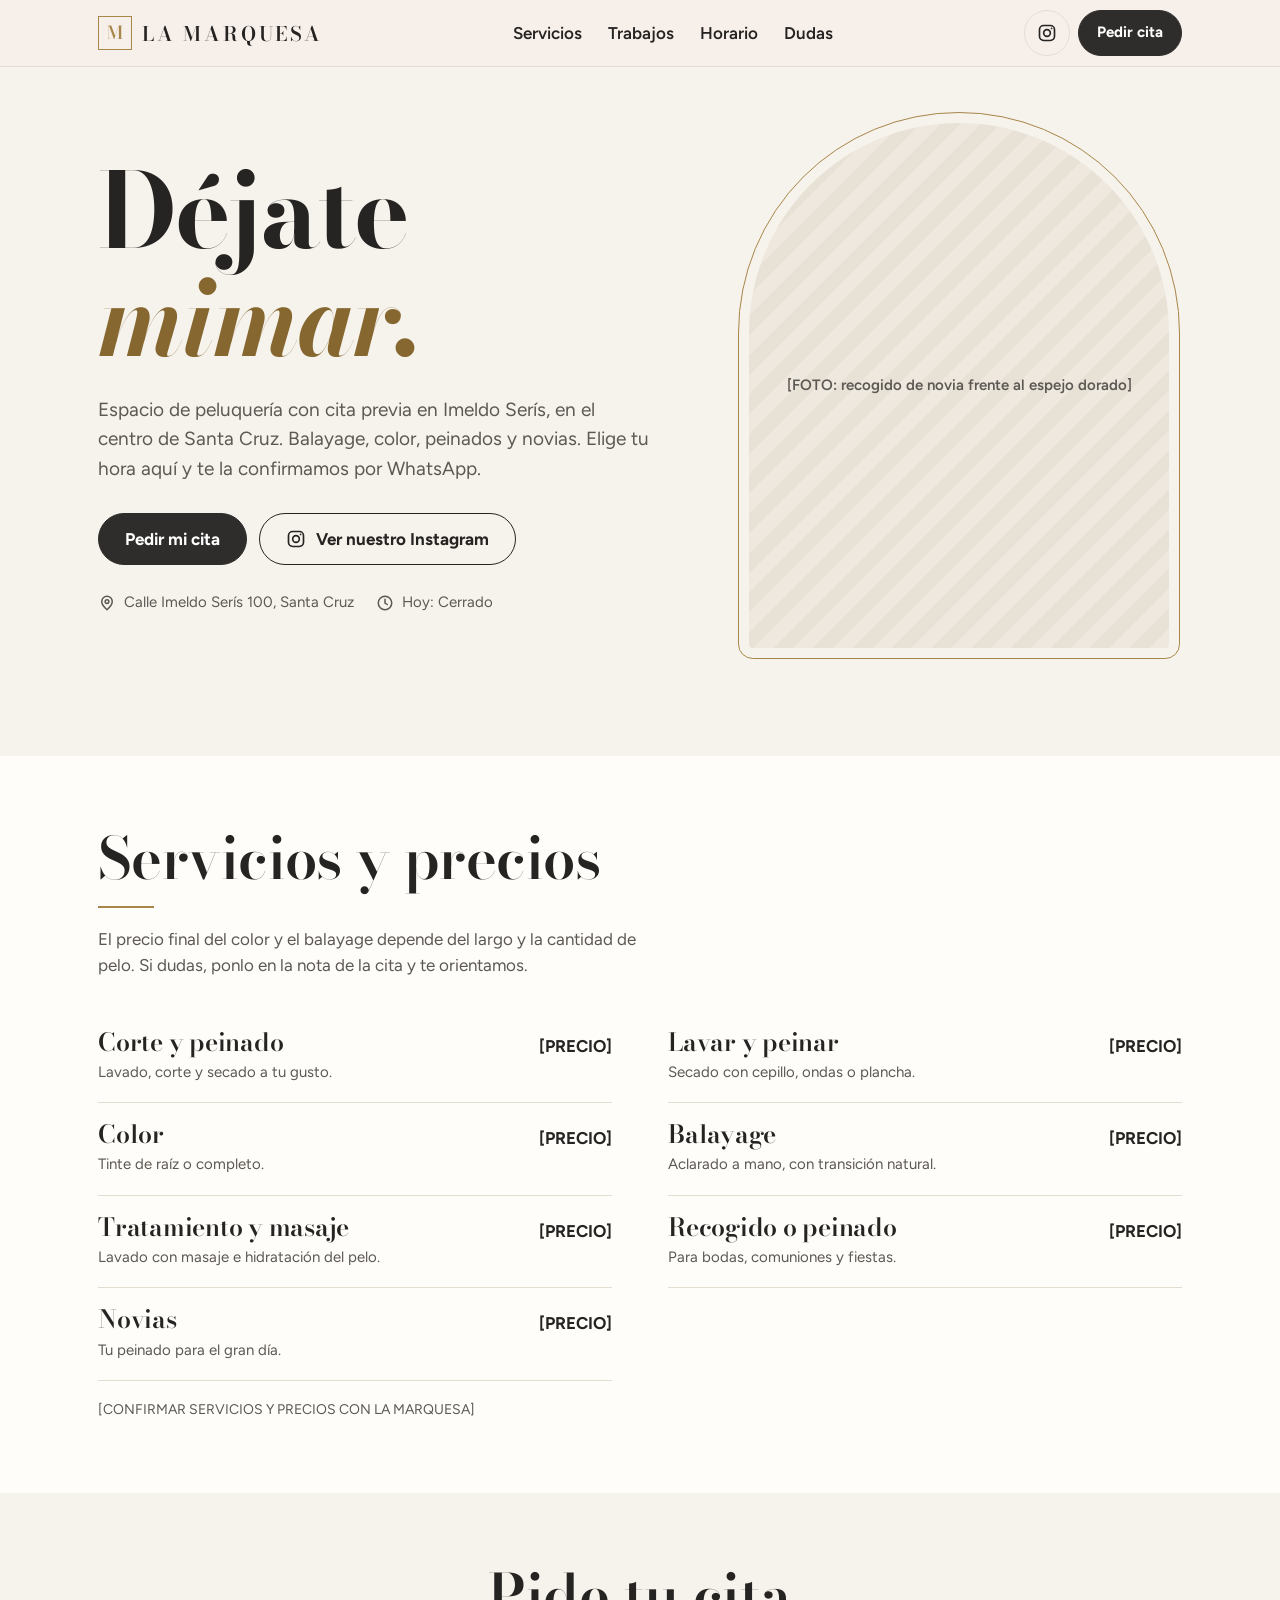
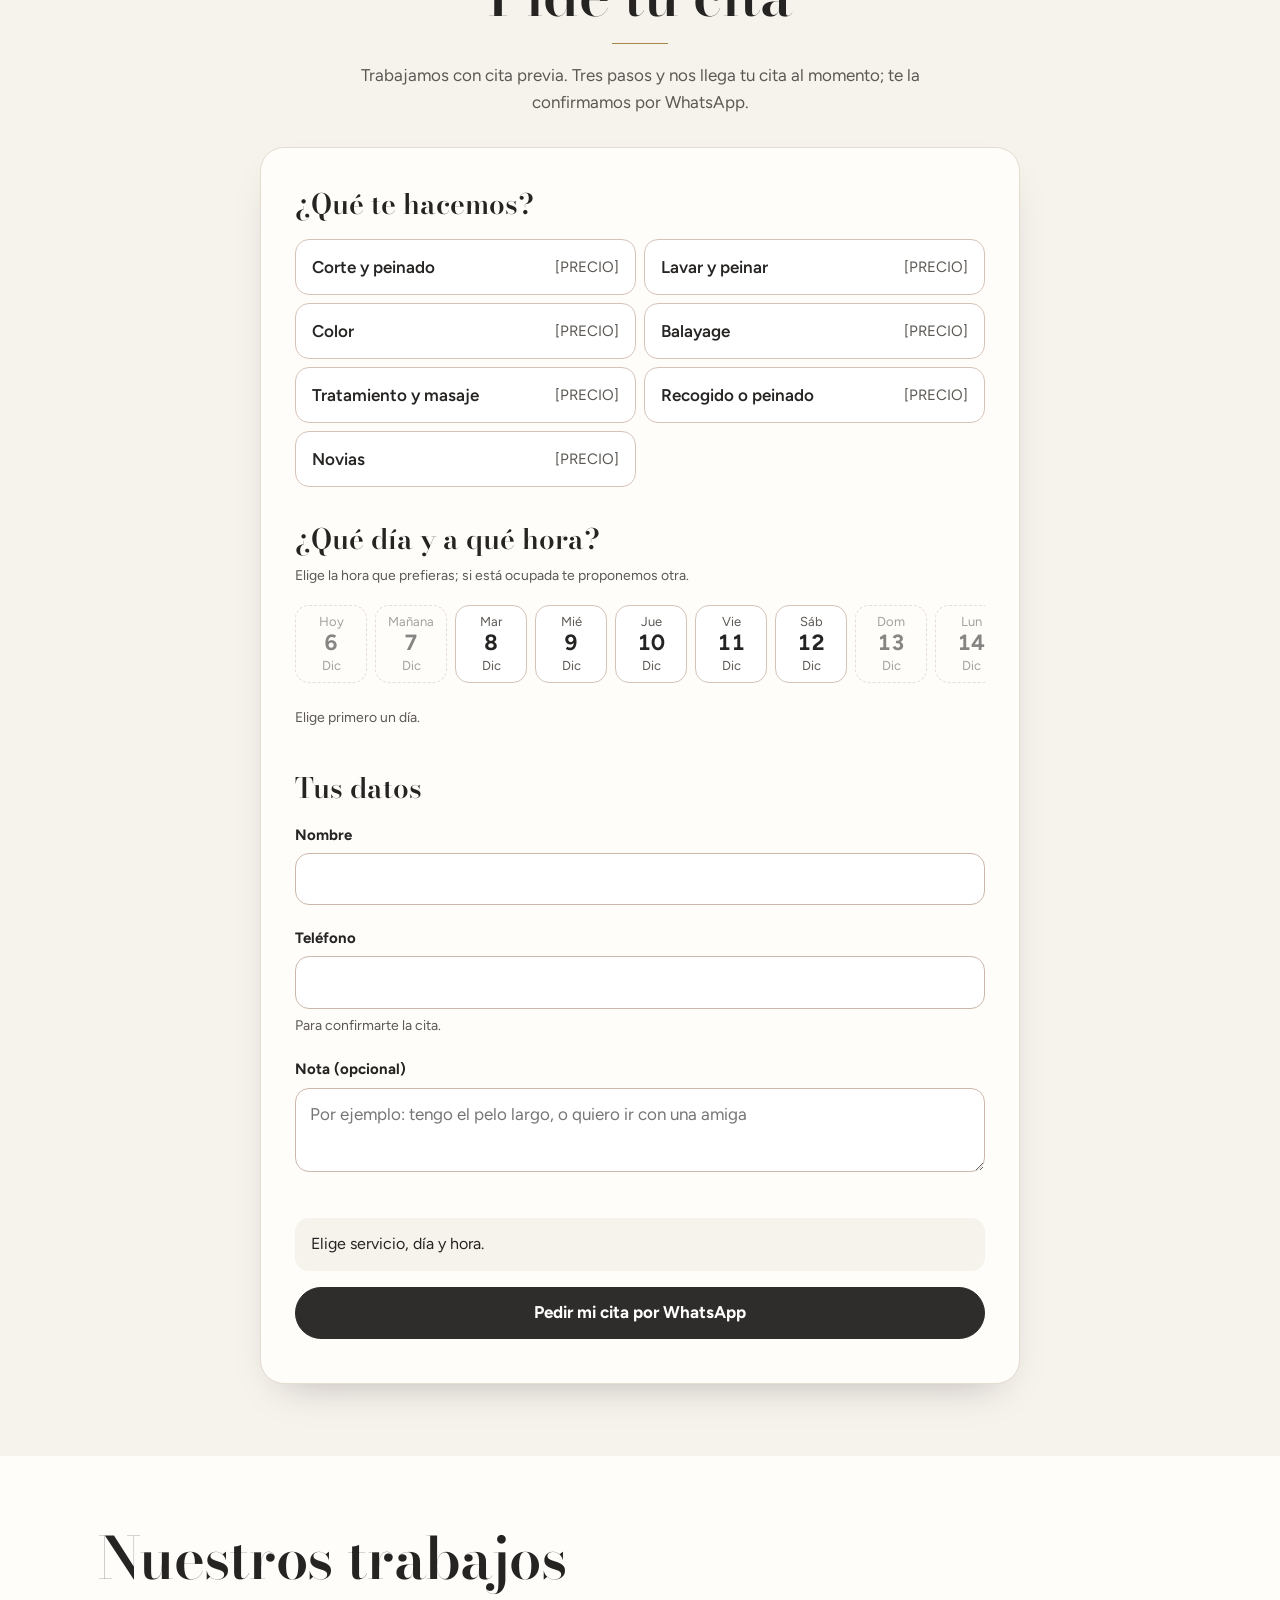
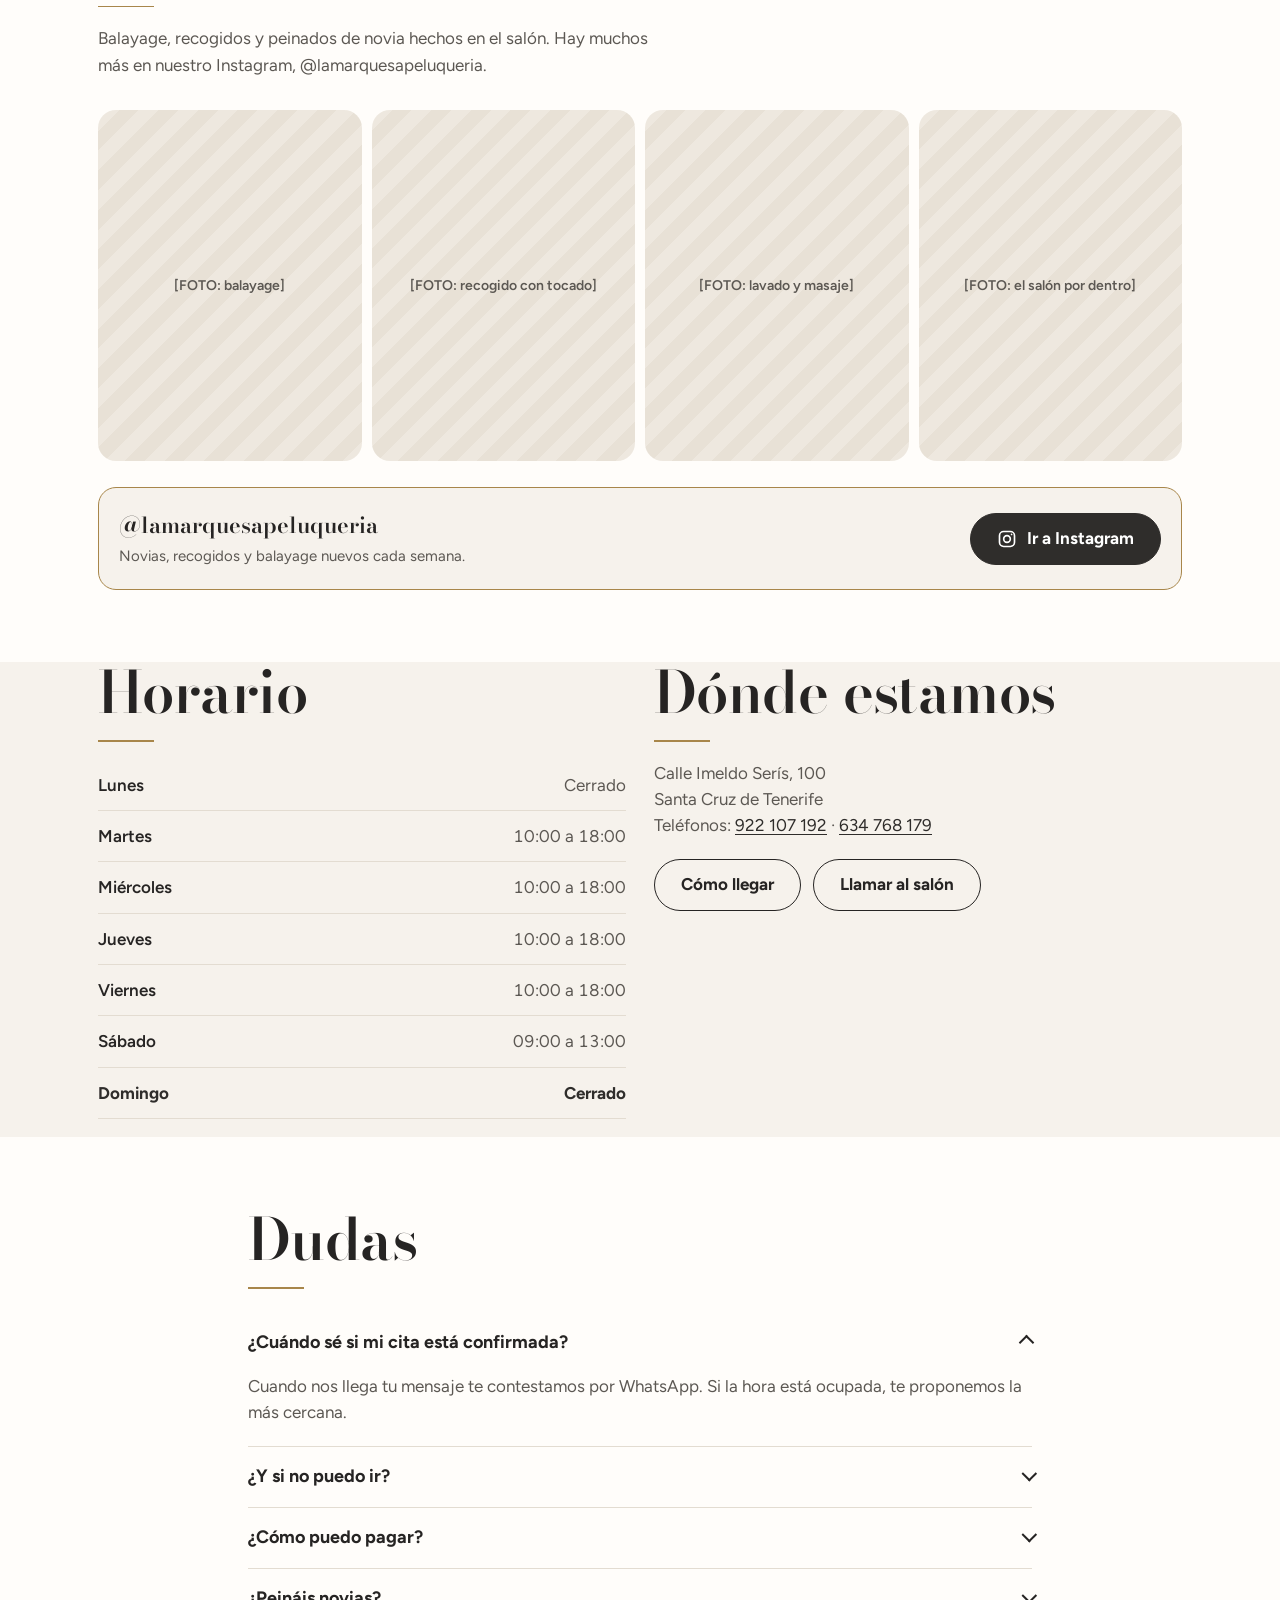
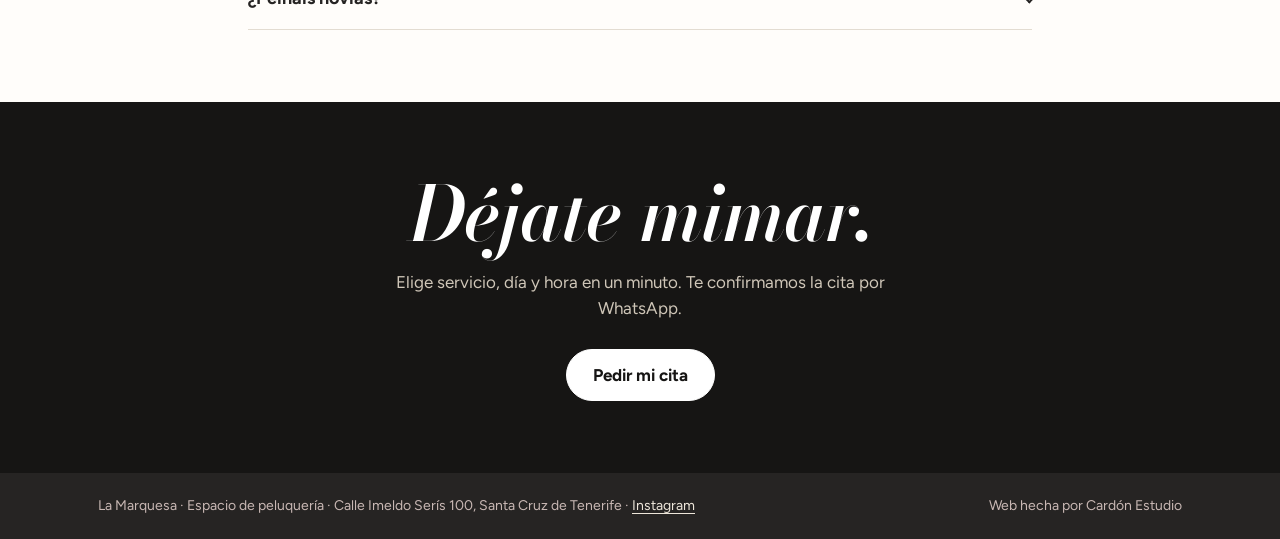
==== commit 763d53dc: "La Marquesa: botones a Instagram en cabecera, portada, trabajos y pie Co-Authored-By: Claude Opus 5." ====
--- a/clientes/la-marquesa/index.html
+++ b/clientes/la-marquesa/index.html
@@ -47,6 +47,16 @@
 .nav{display:none;gap:26px}
 .nav a{color:var(--tinta);text-decoration:none;font-weight:600}
 .cab .btn{min-height:46px;padding:0 18px;font-size:15px}
+.cab-der{display:flex;align-items:center;gap:8px}
+.cab .btn{white-space:nowrap}
+.ig-ico{flex:none}
+@media (max-width:420px){.logo{font-size:16px;letter-spacing:.08em;gap:8px}.logo .m{width:30px;height:30px;font-size:16px}.cab .btn{padding:0 14px}}
+.ig-franja b{overflow-wrap:anywhere}
+.ig-ico{width:46px;height:46px;border-radius:50%;display:grid;place-items:center;color:var(--tinta);border:1.5px solid var(--linea);text-decoration:none}
+@media (hover:hover) and (pointer:fine){.ig-ico:hover{border-color:var(--oro);color:#86672F}}
+.ig-franja{display:flex;flex-wrap:wrap;align-items:center;justify-content:space-between;gap:16px;margin-top:26px;padding:20px;border:1.5px solid var(--oro);border-radius:var(--radio);background:var(--fondo)}
+.ig-franja b{font-family:var(--titular);font-size:22px;font-weight:600;display:block}
+.ig-franja span{color:var(--suave);font-size:15px}
 @media (min-width:860px){.nav{display:flex}}
 
 /* Portada */
@@ -130,6 +140,8 @@
 .galeria{display:grid;grid-template-columns:repeat(2,1fr);gap:10px}
 .galeria .foto{aspect-ratio:3/4;border-radius:var(--radio);font-size:14px}
 @media (min-width:860px){.galeria{grid-template-columns:repeat(4,1fr)}}
+.ig-posts{display:grid;gap:16px;grid-template-columns:repeat(auto-fill,minmax(min(100%,326px),1fr));align-items:start}
+.ig-posts .instagram-media{margin:0!important;min-width:0!important;width:100%!important;max-width:540px!important;border-radius:var(--radio)!important}
 
 /* Dónde */
 .donde{display:grid;gap:28px}
@@ -173,7 +185,10 @@
       <a href="#donde">Horario</a>
       <a href="#dudas">Dudas</a>
     </nav>
-    <a class="btn" href="#cita">Pedir cita</a>
+    <div class="cab-der">
+      <a class="ig-ico" data-ig href="#" target="_blank" rel="noopener" aria-label="Instagram de La Marquesa"><svg aria-hidden="true" width="20" height="20" viewBox="0 0 24 24" fill="none" stroke="currentColor" stroke-width="2" stroke-linecap="round" stroke-linejoin="round"><rect x="3" y="3" width="18" height="18" rx="5"/><circle cx="12" cy="12" r="4"/><circle cx="17.5" cy="6.5" r="1" fill="currentColor" stroke="none"/></svg></a>
+      <a class="btn" href="#cita">Pedir cita</a>
+    </div>
   </div>
 </header>
 
@@ -184,7 +199,7 @@
       <p class="sub">Espacio de peluquería con cita previa en Imeldo Serís, en el centro de Santa Cruz. Balayage, color, peinados y novias. Elige tu hora aquí y te la confirmamos por WhatsApp.</p>
       <div class="acciones">
         <a class="btn" href="#cita">Pedir mi cita</a>
-        <a class="btn btn-claro" href="#servicios">Ver servicios y precios</a>
+        <a class="btn btn-claro" data-ig href="#" target="_blank" rel="noopener"><svg aria-hidden="true" width="20" height="20" viewBox="0 0 24 24" fill="none" stroke="currentColor" stroke-width="2" stroke-linecap="round" stroke-linejoin="round"><rect x="3" y="3" width="18" height="18" rx="5"/><circle cx="12" cy="12" r="4"/><circle cx="17.5" cy="6.5" r="1" fill="currentColor" stroke="none"/></svg>Ver nuestro Instagram</a>
       </div>
       <div class="datos-rapidos">
         <span><svg aria-hidden="true" width="18" height="18" viewBox="0 0 24 24" fill="none" stroke="currentColor" stroke-width="2" stroke-linecap="round" stroke-linejoin="round"><path d="M12 21s-7-6.2-7-11a7 7 0 0 1 14 0c0 4.8-7 11-7 11z"/><circle cx="12" cy="10" r="2.5"/></svg>Calle Imeldo Serís 100, Santa Cruz</span>
@@ -258,13 +273,17 @@
     <div class="envolver">
       <h2 class="titulo-sec">Nuestros trabajos</h2>
       <p class="intro">Balayage, recogidos y peinados de novia hechos en el salón. Hay muchos más en nuestro Instagram, @lamarquesapeluqueria.</p>
-      <div class="galeria">
+      <div class="ig-posts" id="ig-posts" hidden></div>
+      <div class="galeria" id="galeria">
         <div class="foto" data-foto="trabajo-0">[FOTO: balayage]</div>
         <div class="foto" data-foto="trabajo-1">[FOTO: recogido con tocado]</div>
         <div class="foto" data-foto="trabajo-2">[FOTO: lavado y masaje]</div>
         <div class="foto" data-foto="trabajo-3">[FOTO: el salón por dentro]</div>
       </div>
-      <p style="margin-top:22px"><a class="btn btn-claro" id="ig" href="#" target="_blank" rel="noopener">Ver más en Instagram</a></p>
+      <div class="ig-franja">
+        <div><b>@lamarquesapeluqueria</b><span>Novias, recogidos y balayage nuevos cada semana.</span></div>
+        <a class="btn" id="ig" data-ig href="#" target="_blank" rel="noopener"><svg aria-hidden="true" width="20" height="20" viewBox="0 0 24 24" fill="none" stroke="currentColor" stroke-width="2" stroke-linecap="round" stroke-linejoin="round"><rect x="3" y="3" width="18" height="18" rx="5"/><circle cx="12" cy="12" r="4"/><circle cx="17.5" cy="6.5" r="1" fill="currentColor" stroke="none"/></svg>Ir a Instagram</a>
+      </div>
     </div>
   </section>
 
@@ -306,7 +325,7 @@
 
 <footer>
   <div class="envolver">
-    <span>La Marquesa · Espacio de peluquería · Calle Imeldo Serís 100, Santa Cruz de Tenerife</span>
+    <span>La Marquesa · Espacio de peluquería · Calle Imeldo Serís 100, Santa Cruz de Tenerife · <a data-ig href="#" target="_blank" rel="noopener" style="color:#EDE6DA">Instagram</a></span>
     <span>Web hecha por Cardón Estudio</span>
   </div>
 </footer>
@@ -335,7 +354,12 @@
     5: [['10:00','18:00']],
     6: [['09:00','13:00']]
   },
-  fotos: { 'portada':'', 'trabajo-0':'', 'trabajo-1':'', 'trabajo-2':'', 'trabajo-3':'' }
+  fotos: { 'portada':'', 'trabajo-0':'', 'trabajo-1':'', 'trabajo-2':'', 'trabajo-3':'' },
+  // Publicaciones de su Instagram que se muestran en «Nuestros trabajos».
+  // Pega aquí los enlaces (en la app: ··· de la publicación > Copiar enlace). Vacío = recuadros de fotos.
+  publicaciones: [
+    // 'https://www.instagram.com/p/XXXXXXXXX/',
+  ]
 };
 // Servicios: precio '' = se muestra [PRECIO]
 var SERVICIOS = [
@@ -366,9 +390,20 @@
     if (el.dataset.foto==='portada') img.fetchPriority='high'; else img.loading='lazy';
     img.src = src; el.textContent=''; el.appendChild(img);
   });
+  // Publicaciones de Instagram incrustadas
+  var pubs = (AJUSTES.publicaciones||[]).filter(function(u){ return /^https:\/\/www\.instagram\.com\/(p|reel)\/[\w-]+/.test(u); });
+  if (pubs.length){
+    $('ig-posts').innerHTML = pubs.map(function(u){
+      var limpio = u.split('?')[0];
+      return '<blockquote class="instagram-media" data-instgrm-permalink="'+limpio+'?utm_source=ig_embed" data-instgrm-version="14"><a href="'+limpio+'" target="_blank" rel="noopener">Ver esta publicación en Instagram</a></blockquote>';
+    }).join('');
+    $('ig-posts').hidden = false; $('galeria').hidden = true;
+    var sc = document.createElement('script'); sc.async = true; sc.src = 'https://www.instagram.com/embed.js'; document.body.appendChild(sc);
+  }
   // Enlaces opcionales
   function enlace(id, url){ var a=$(id); if (url) a.href=url; else a.hidden=true; }
-  enlace('ig', AJUSTES.instagram ? 'https://www.instagram.com/'+AJUSTES.instagram+'/' : '');
+  var urlIG = AJUSTES.instagram ? 'https://www.instagram.com/'+AJUSTES.instagram+'/' : '';
+  document.querySelectorAll('[data-ig]').forEach(function(a){ if (urlIG) a.href = urlIG; else a.hidden = true; });
   enlace('mapa', AJUSTES.mapa);
   enlace('llamar', AJUSTES.telefono ? 'tel:'+AJUSTES.telefono.replace(/[^\d+]/g,'') : '');
   if (!AJUSTES.whatsapp) $('enviar').textContent = 'Pedir mi cita';
